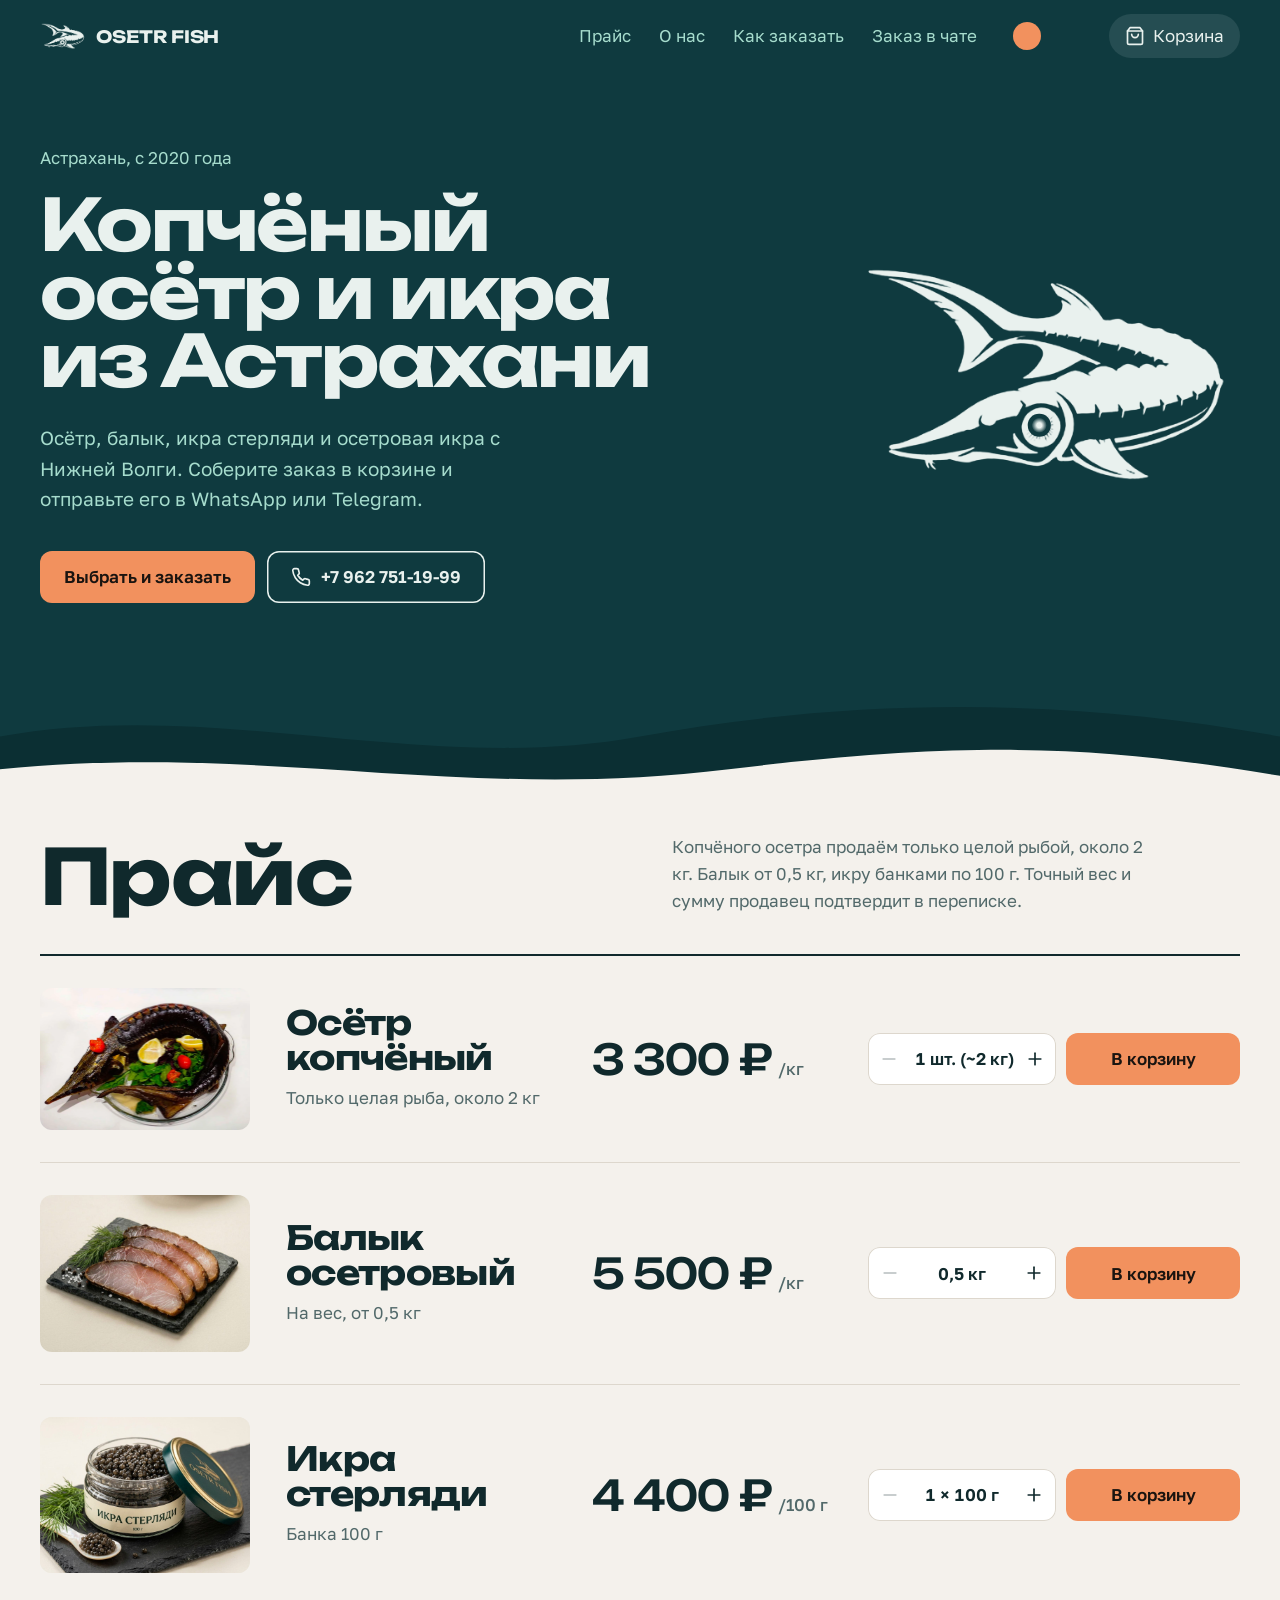
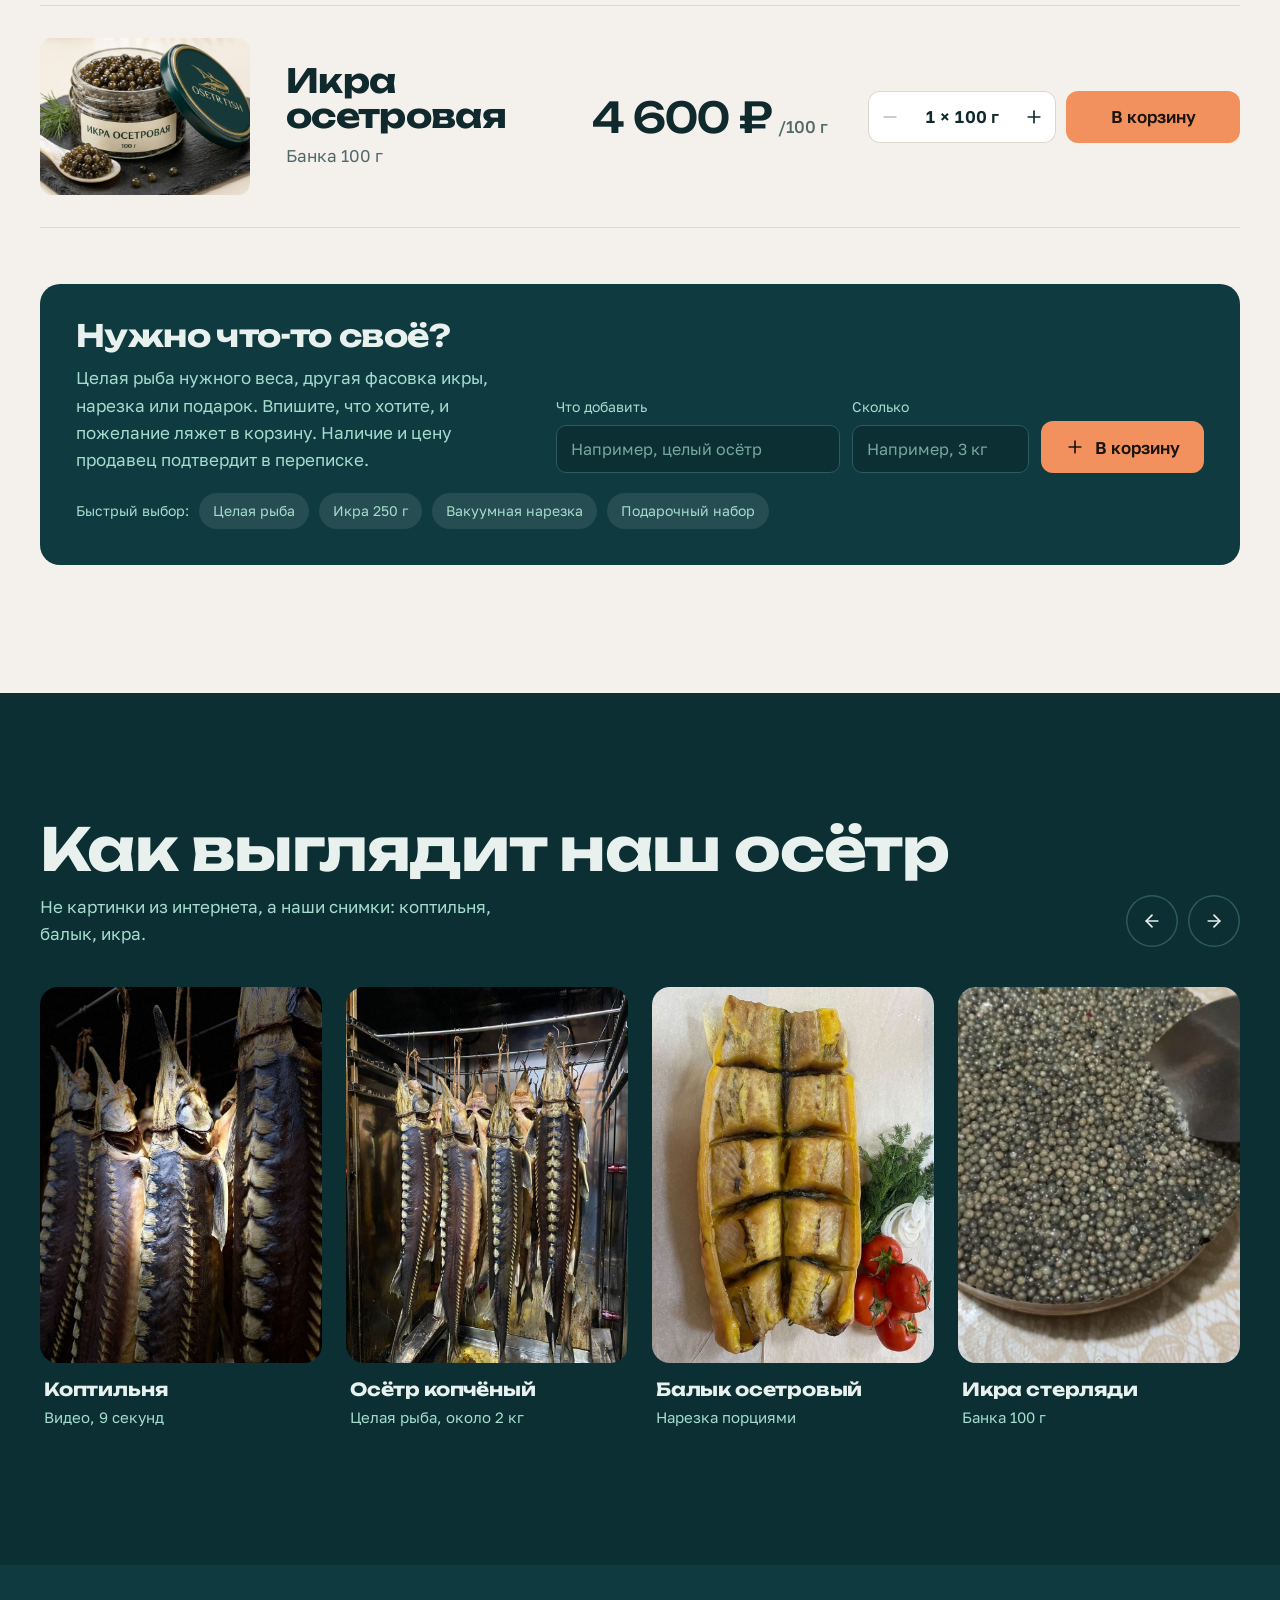
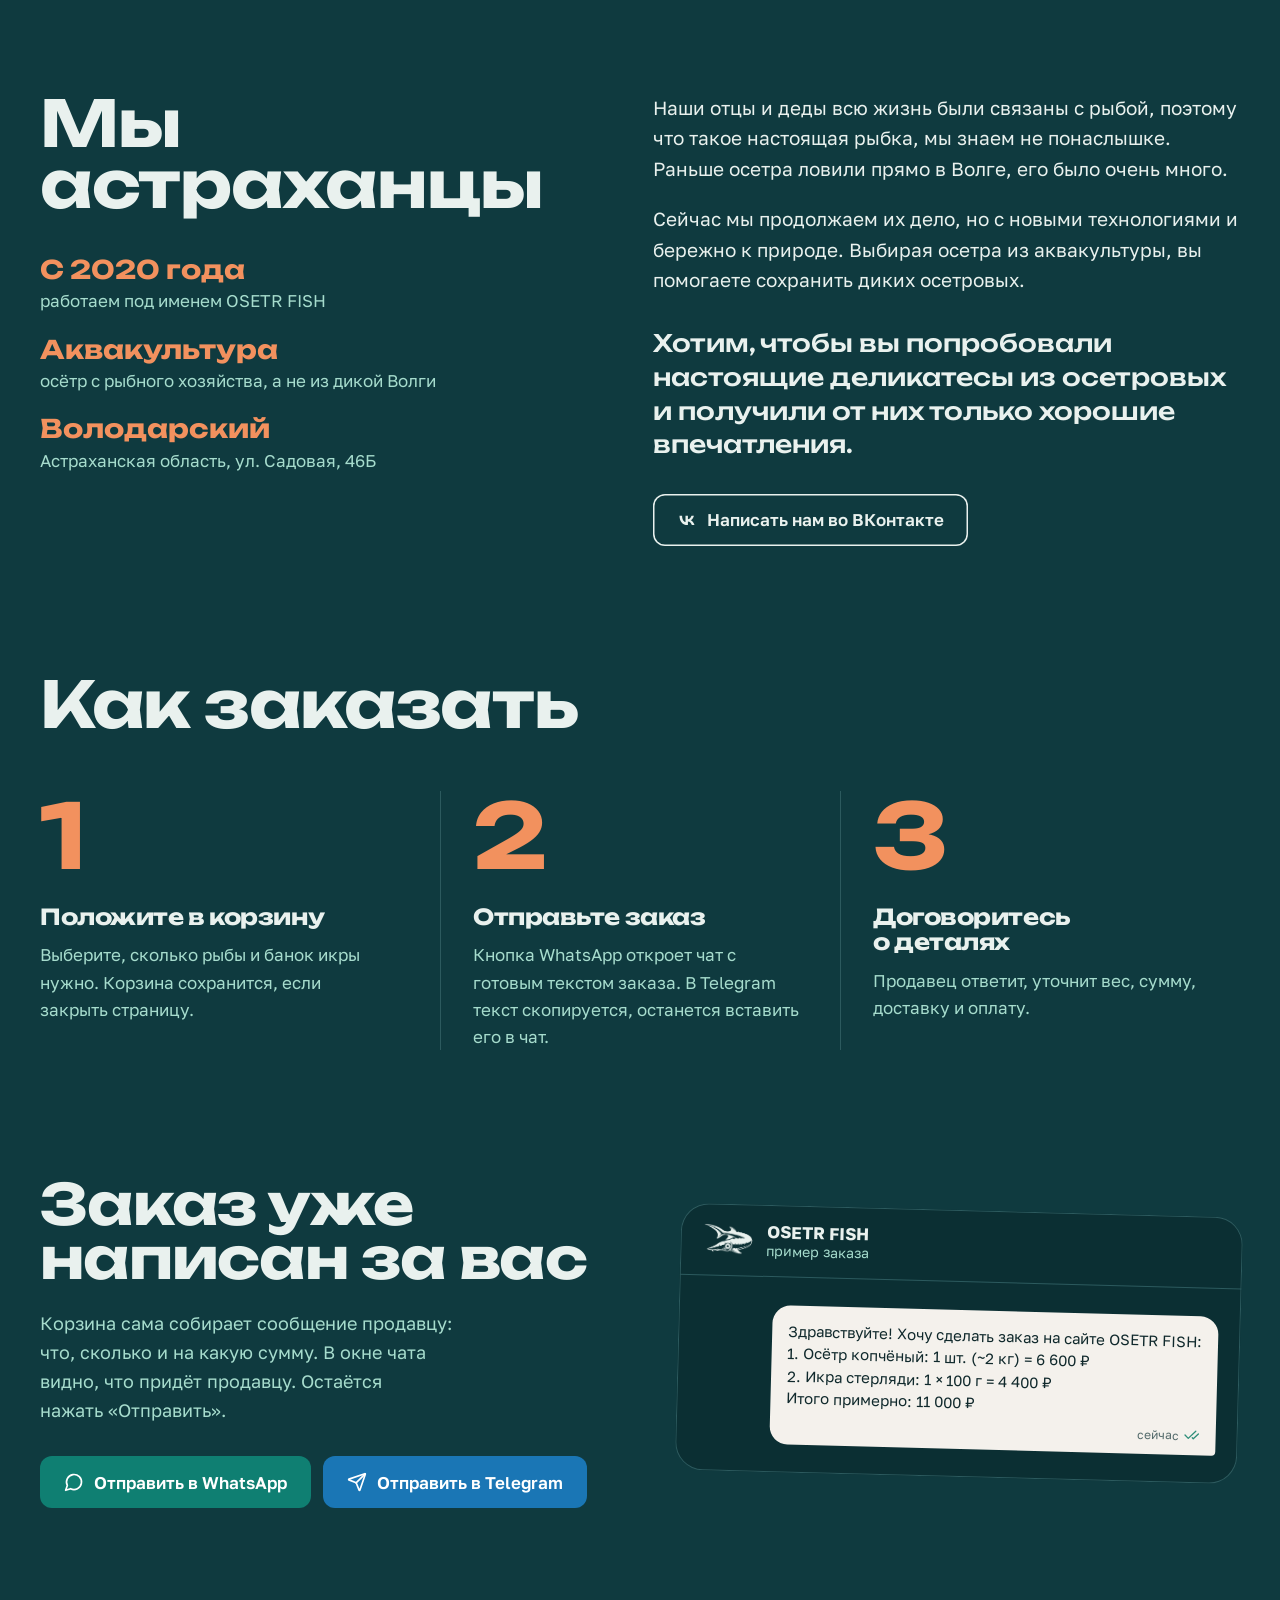
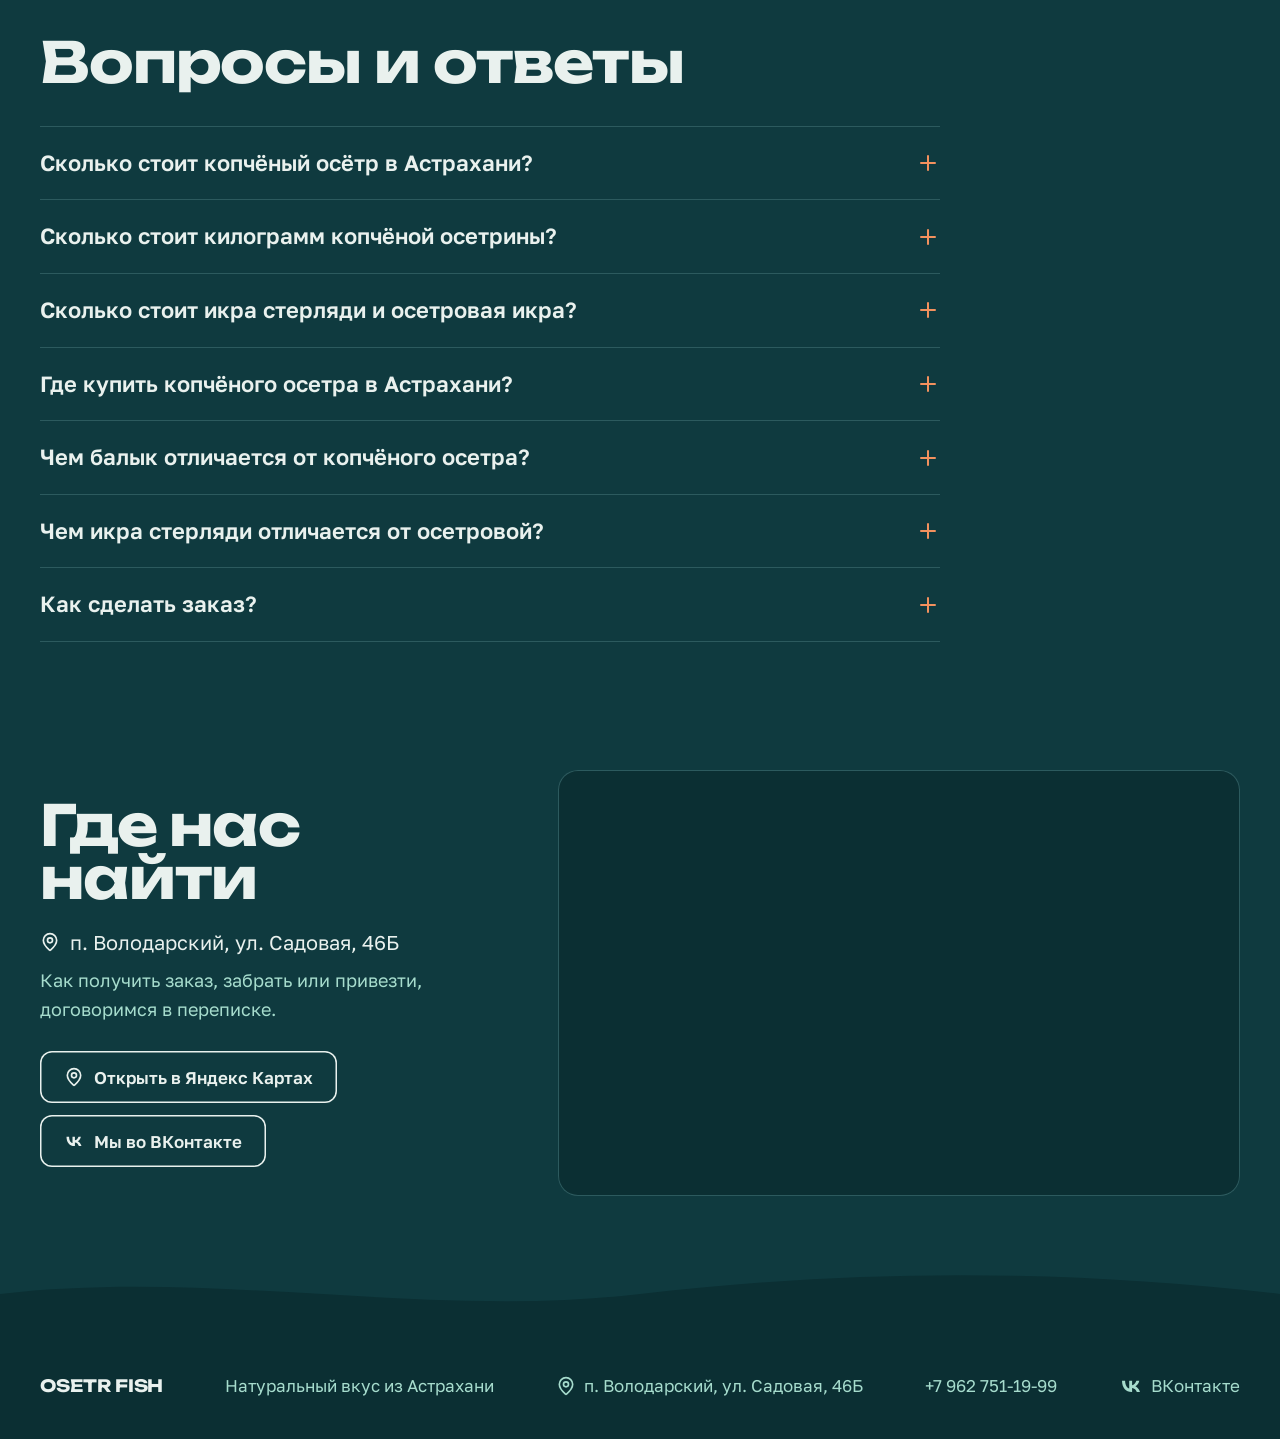
==== index.html @ 8ac1c957 "Глаз осетра следит за курсором, логотип в шапке вздрагивает и пускает пузырьки Co-Authored-By: Claud" ====
<!doctype html>
<html lang="ru">
<head>
  <meta charset="utf-8">
  <script>/* Пока GitHub не включил перенаправление сам: открыли без https — переходим на https */ if (location.protocol === 'http:' && location.hostname === 'osetrfish.ru') location.replace('https://osetrfish.ru' + location.pathname + location.search + location.hash);</script>
  <script>try{if(localStorage.getItem('osetr-theme')==='dark')document.documentElement.dataset.theme='dark'}catch(e){}</script>
  <meta name="viewport" content="width=device-width, initial-scale=1">
  <meta name="yandex-verification" content="0c8fa63b604fa1fc" />
  <title>Копчёный осётр в Астрахани: купить балык и икру | OSETR FISH</title>
  <meta name="description" content="Купить копчёного осетра в Астрахани: целая рыба 3300 ₽/кг, балык осетровый 5500 ₽/кг, икра стерляди 4400 ₽ и осетровая икра 4600 ₽ за 100 г. Заказ в WhatsApp и Telegram.">
  <meta property="og:title" content="Копчёный осётр, балык и икра из Астрахани | OSETR FISH">
  <meta property="og:description" content="Копчёный осётр, балык и икра стерляди. Заказ через WhatsApp и Telegram.">
  <meta property="og:type" content="website">
  <meta property="og:locale" content="ru_RU">
  <meta property="og:url" content="https://osetrfish.ru/">
  <meta property="og:image" content="https://osetrfish.ru/og.jpg">
  <meta property="og:image:width" content="1200">
  <meta property="og:image:height" content="630">
  <meta name="twitter:card" content="summary_large_image">
  <link rel="canonical" href="https://osetrfish.ru/">
  <script type="application/ld+json">
  {"@context": "https://schema.org", "@graph": [{"@type": "Store", "@id": "https://osetrfish.ru/#store", "name": "OSETR FISH", "url": "https://osetrfish.ru/", "telephone": "+79627511999", "image": "https://osetrfish.ru/og.jpg", "address": {"@type": "PostalAddress", "streetAddress": "ул. Садовая, 46Б", "addressLocality": "п. Володарский", "addressRegion": "Астраханская область", "addressCountry": "RU"}, "sameAs": ["https://vk.com/osetrfish"], "areaServed": "Астрахань", "foundingDate": "2020", "description": "Копчёный осётр, балык осетровый, икра стерляди и осетровая икра из Астрахани. Заказ через WhatsApp и Telegram.", "logo": "https://osetrfish.ru/icon-512.png"}, {"@type": "Product", "name": "Осётр копчёный", "image": "https://osetrfish.ru/images/stock/osetr-blyudo.webp", "description": "Копчёный осётр из Астрахани, продаётся целой рыбой около 2 кг.", "brand": {"@type": "Brand", "name": "OSETR FISH"}, "offers": {"@type": "Offer", "url": "https://osetrfish.ru/#price", "priceCurrency": "RUB", "price": 3300, "priceSpecification": {"@type": "UnitPriceSpecification", "price": 3300, "priceCurrency": "RUB", "referenceQuantity": {"@type": "QuantitativeValue", "value": 1, "unitCode": "KGM"}}, "seller": {"@id": "https://osetrfish.ru/#store"}}}, {"@type": "Product", "name": "Балык осетровый", "image": "https://osetrfish.ru/images/stock/balyk-slate.jpg", "description": "Балык осетровый из Астрахани, на вес от 0,5 кг.", "brand": {"@type": "Brand", "name": "OSETR FISH"}, "offers": {"@type": "Offer", "url": "https://osetrfish.ru/#price", "priceCurrency": "RUB", "price": 5500, "priceSpecification": {"@type": "UnitPriceSpecification", "price": 5500, "priceCurrency": "RUB", "referenceQuantity": {"@type": "QuantitativeValue", "value": 1, "unitCode": "KGM"}}, "seller": {"@id": "https://osetrfish.ru/#store"}}}, {"@type": "Product", "name": "Икра стерляди", "image": "https://osetrfish.ru/images/stock/ikra-sterlyadi-banka.jpg", "description": "Икра стерляди, банка 100 г.", "brand": {"@type": "Brand", "name": "OSETR FISH"}, "offers": {"@type": "Offer", "url": "https://osetrfish.ru/#price", "priceCurrency": "RUB", "price": 4400, "priceSpecification": {"@type": "UnitPriceSpecification", "price": 4400, "priceCurrency": "RUB", "referenceQuantity": {"@type": "QuantitativeValue", "value": 100, "unitCode": "GRM"}}, "seller": {"@id": "https://osetrfish.ru/#store"}}}, {"@type": "Product", "name": "Икра осетровая", "image": "https://osetrfish.ru/images/stock/ikra-osetrovaya-banka.jpg", "description": "Осетровая икра, банка 100 г.", "brand": {"@type": "Brand", "name": "OSETR FISH"}, "offers": {"@type": "Offer", "url": "https://osetrfish.ru/#price", "priceCurrency": "RUB", "price": 4600, "priceSpecification": {"@type": "UnitPriceSpecification", "price": 4600, "priceCurrency": "RUB", "referenceQuantity": {"@type": "QuantitativeValue", "value": 100, "unitCode": "GRM"}}, "seller": {"@id": "https://osetrfish.ru/#store"}}}, {"@type": "FAQPage", "mainEntity": [{"@type": "Question", "name": "Сколько стоит копчёный осётр в Астрахани?", "acceptedAnswer": {"@type": "Answer", "text": "У нас копчёный осётр стоит 3 300 ₽ за килограмм. Продаём только целой рыбой, около 2 кг, поэтому одна рыба выходит примерно в 6 600 ₽. Точный вес и сумму продавец подтвердит в переписке. Страница копчёного осетра"}}, {"@type": "Question", "name": "Сколько стоит килограмм копчёной осетрины?", "acceptedAnswer": {"@type": "Answer", "text": "Целый копчёный осётр у нас стоит 3 300 ₽ за кг, балык осетровый (спинка нарезкой) 5 500 ₽ за кг, его можно взять от 0,5 кг. Страница балыка"}}, {"@type": "Question", "name": "Сколько стоит икра стерляди и осетровая икра?", "acceptedAnswer": {"@type": "Answer", "text": "Икра стерляди 4 400 ₽ и осетровая икра 4 600 ₽ за банку 100 г. Можно взять несколько банок. Икра стерляди, икра осетровая"}}, {"@type": "Question", "name": "Где купить копчёного осетра в Астрахани?", "acceptedAnswer": {"@type": "Answer", "text": "На этом сайте: положите осётр, балык или икру в корзину и отправьте заказ в WhatsApp или Telegram. Можно сразу написать или позвонить: +7 962 751-19-99. Продавец ответит и договорится с вами, как получить заказ."}}, {"@type": "Question", "name": "Чем балык отличается от копчёного осетра?", "acceptedAnswer": {"@type": "Answer", "text": "Копчёный осётр мы продаём целой рыбой, около 2 кг. Балык — это спинка осетра, её продаём нарезкой на вес, от 0,5 кг. Балык удобнее на нарезку к столу, целая рыба — когда нужно много или на праздник."}}, {"@type": "Question", "name": "Чем икра стерляди отличается от осетровой?", "acceptedAnswer": {"@type": "Answer", "text": "Стерлядь — небольшая рыба из семейства осетровых, у её икры мелкое зерно. У осетровой икры зерно крупнее. Обе продаём банками по 100 г."}}, {"@type": "Question", "name": "Как сделать заказ?", "acceptedAnswer": {"@type": "Answer", "text": "Выберите товары и вес в прайсе и положите в корзину. Корзина сама соберёт сообщение продавцу с суммой, останется нажать «Заказать в WhatsApp» или «Заказать в Telegram». Продавец ответит, уточнит вес, сумму, доставку и оплату."}}]}]}
  </script>
  <meta name="theme-color" content="#0f3a3f">
  <link rel="icon" href="/favicon.ico" sizes="48x48" type="image/x-icon">
  <link rel="icon" href="/icon-96.png?v=3" type="image/png" sizes="96x96">
  <link rel="icon" href="/icon-192.png?v=3" type="image/png" sizes="192x192">
  <link rel="apple-touch-icon" href="/apple-touch-icon.png?v=3">
  <link rel="preconnect" href="https://fonts.googleapis.com">
  <link rel="preconnect" href="https://fonts.gstatic.com" crossorigin>
  <link href="https://fonts.googleapis.com/css2?family=Unbounded:wght@500;700&family=Golos+Text:wght@400;500;600&display=swap" rel="stylesheet">
  <link rel="stylesheet" href="styles.css?v=46">
  <script src="app.js?v=46" defer></script>
  <script src="theme.js?v=2" defer></script>
  <script src="tweak-panel.js" defer></script>
</head>
<body>
  <svg width="0" height="0" style="position:absolute" aria-hidden="true">
    <symbol id="i-bag" viewBox="0 0 24 24"><path d="M6 2 3 6v14a2 2 0 0 0 2 2h14a2 2 0 0 0 2-2V6l-3-4Z"/><path d="M3 6h18"/><path d="M16 10a4 4 0 0 1-8 0"/></symbol>
    <symbol id="i-phone" viewBox="0 0 24 24"><path d="M22 16.92v3a2 2 0 0 1-2.18 2 19.79 19.79 0 0 1-8.63-3.07 19.5 19.5 0 0 1-6-6 19.79 19.79 0 0 1-3.07-8.67A2 2 0 0 1 4.11 2h3a2 2 0 0 1 2 1.72 12.84 12.84 0 0 0 .7 2.81 2 2 0 0 1-.45 2.11L8.09 9.91a16 16 0 0 0 6 6l1.27-1.27a2 2 0 0 1 2.11-.45 12.84 12.84 0 0 0 2.81.7A2 2 0 0 1 22 16.92z"/></symbol>
    <symbol id="i-chat" viewBox="0 0 24 24"><path d="M7.9 20A9 9 0 1 0 4 16.1L2 22Z"/></symbol>
    <symbol id="i-send" viewBox="0 0 24 24"><path d="M14.54 21.69a.5.5 0 0 0 .94-.03l6.5-19a.5.5 0 0 0-.64-.64l-19 6.5a.5.5 0 0 0-.03.94l7.93 3.18a2 2 0 0 1 1.11 1.11z"/><path d="m21.85 2.15-10.94 10.94"/></symbol>
    <symbol id="i-checks" viewBox="0 0 24 24"><path d="M18 6 7 17l-5-5"/><path d="m22 10-7.5 7.5L13 16"/></symbol>
    <symbol id="i-arrow-left" viewBox="0 0 24 24"><path d="m12 19-7-7 7-7"/><path d="M19 12H5"/></symbol>
    <symbol id="i-arrow-right" viewBox="0 0 24 24"><path d="M5 12h14"/><path d="m12 5 7 7-7 7"/></symbol>
    <symbol id="i-minus" viewBox="0 0 24 24"><path d="M5 12h14"/></symbol>
    <symbol id="i-plus" viewBox="0 0 24 24"><path d="M5 12h14"/><path d="M12 5v14"/></symbol>
    <symbol id="i-pin" viewBox="0 0 24 24"><path d="M20 10c0 4.993-5.539 10.193-7.399 11.799a1 1 0 0 1-1.202 0C9.539 20.193 4 14.993 4 10a8 8 0 0 1 16 0"/><circle cx="12" cy="10" r="3"/></symbol>
    <symbol id="i-x" viewBox="0 0 24 24"><path d="M18 6 6 18"/><path d="m6 6 12 12"/></symbol>
    <symbol id="i-vk" viewBox="0 0 24 24"><path d="M12.8 18C6.6 18 3.1 13.8 3 6.8h3.1c.1 5.1 2.3 7.3 4.1 7.7V6.8h2.9v4.4c1.8-.2 3.6-2.2 4.3-4.4h2.9c-.5 2.7-2.5 4.7-3.9 5.5 1.4.7 3.7 2.4 4.6 5.7h-3.2c-.7-2.2-2.4-3.9-4.7-4.1V18z"/></symbol>
    <symbol id="i-trash" viewBox="0 0 24 24"><path d="M3 6h18"/><path d="M19 6v14a2 2 0 0 1-2 2H7a2 2 0 0 1-2-2V6"/><path d="M8 6V4a2 2 0 0 1 2-2h4a2 2 0 0 1 2 2v2"/></symbol>
  </svg>

  <header class="top">
    <a class="mark" href="#top" aria-label="OSETR FISH, на главную"><img class="mark__fish" src="images/logo.png" alt="" width="930" height="534" fetchpriority="high">OSETR FISH</a>
    <nav class="nav" aria-label="Разделы">
      <a href="#price">Прайс</a>
      <a href="#about">О нас</a>
      <a href="#how">Как заказать</a>
      <a href="#contacts">Заказ в чате</a>
    </nav>
    <button class="theme-btn" type="button" role="switch" aria-checked="false" data-theme-toggle aria-label="Ночная тема" title="Ночная тема"><span class="theme-btn__stars" aria-hidden="true"><i></i><i></i><i></i></span><span class="theme-btn__knob" aria-hidden="true"></span></button>
    <button class="cart-btn" type="button" data-open-cart aria-label="Открыть корзину">
      <svg class="ic"><use href="#i-bag"/></svg>
      <span class="cart-btn__label">Корзина</span>
      <span class="cart-btn__count" data-count hidden>0</span>
    </button>
  </header>

  <main id="top">
    <section class="hero">
      <div class="hero__inner">
        <div class="hero__fish" aria-hidden="true">
          <div class="hero__body">
            <img src="images/logo.png" alt="" width="930" height="534" fetchpriority="high">
            <span class="eye"><span class="eye__pupil"></span></span>
          </div>
          <span class="bubble"></span><span class="bubble"></span><span class="bubble"></span>
        </div>
        <p class="hero__since">Астрахань, с 2020 года</p>
        <h1>Копчёный осётр и икра из Астрахани</h1>
        <p class="hero__lead">Осётр, балык, икра стерляди и осетровая икра с Нижней Волги. Соберите заказ в корзине и отправьте его в WhatsApp или Telegram.</p>
        <div class="hero__actions">
          <a class="btn btn--accent" href="#price">Выбрать и заказать</a>
          <a class="btn btn--ghost" href="tel:+79627511999"><svg class="ic"><use href="#i-phone"/></svg>+7 962 751-19-99</a>
        </div>
      </div>
      <div class="rise" aria-hidden="true"><span></span><span></span><span></span><span></span><span></span><span></span><span></span></div>
      <svg class="wave wave--hero" viewBox="0 0 1440 220" preserveAspectRatio="none" aria-hidden="true">
        <path class="wave__back" d="M0 120 C240 60 480 180 720 120 S1200 60 1440 120 V220 H0Z"/>
        <path class="wave__front" d="M0 170 C300 130 520 220 820 170 S1260 140 1440 180 V220 H0Z"/>
      </svg>
    </section>

    <section class="price" id="price" aria-labelledby="price-title">
      <div class="price__head">
        <h2 id="price-title">Прайс</h2>
        <p>Копчёного осетра продаём только целой рыбой, около 2 кг. Балык от 0,5 кг, икру банками по 100 г. Точный вес и сумму продавец подтвердит в переписке.</p>
      </div>
      <ol class="goods" data-goods></ol>

      <form class="wish" data-wish-form>
        <div class="wish__text">
          <h3>Нужно что-то своё?</h3>
          <p>Целая рыба нужного веса, другая фасовка икры, нарезка или подарок. Впишите, что хотите, и пожелание ляжет в корзину. Наличие и цену продавец подтвердит в переписке.</p>
        </div>
        <div class="wish__row">
          <label class="field"><span>Что добавить</span><input name="what" required maxlength="120" autocomplete="off" placeholder="Например, целый осётр" data-wish-what></label>
          <label class="field"><span>Сколько</span><input name="amount" maxlength="40" autocomplete="off" placeholder="Например, 3 кг"></label>
          <button class="btn btn--dark" type="submit"><svg class="ic"><use href="#i-plus"/></svg>В корзину</button>
        </div>
        <div class="wish__chips">
          <span>Быстрый выбор:</span>
          <button type="button" data-wish-chip>Целая рыба</button>
          <button type="button" data-wish-chip>Икра 250 г</button>
          <button type="button" data-wish-chip>Вакуумная нарезка</button>
          <button type="button" data-wish-chip>Подарочный набор</button>
        </div>
      </form>
    </section>

    <section class="real" id="real" aria-labelledby="real-title">
      <div class="real__head">
        <div>
          <h2 id="real-title">Как выглядит наш осётр</h2>
          <p>Не картинки из интернета, а наши снимки: коптильня, балык, икра.</p>
        </div>
        <div class="real__nav">
          <button class="icon-btn" type="button" data-strip="-1" aria-label="Назад"><svg class="ic"><use href="#i-arrow-left"/></svg></button>
          <button class="icon-btn" type="button" data-strip="1" aria-label="Вперёд"><svg class="ic"><use href="#i-arrow-right"/></svg></button>
        </div>
      </div>
      <ul class="strip" data-strip-track>
          <li class="card">
            <figure>
              <div class="card__media" role="button" tabindex="0" aria-label="Открыть крупно" data-lb-open><video src="images/real/koptilnya.mp4" poster="images/real/koptilnya-3.jpg" muted loop playsinline preload="none" aria-label="Видео: осетры в коптильне" data-autoplay></video></div>
              <figcaption><b>Коптильня</b><span>Видео, 9 секунд</span></figcaption>
            </figure>
          </li>
          <li class="card">
            <figure>
              <div class="card__media" role="button" tabindex="0" aria-label="Открыть крупно" data-lb-open><img src="images/real/koptilnya-1.jpg" alt="Целые копчёные осетры висят в коптильне" width="900" height="1200" loading="lazy"></div>
              <figcaption><b>Осётр копчёный</b><span>Целая рыба, около 2 кг</span></figcaption>
            </figure>
          </li>
          <li class="card">
            <figure>
              <div class="card__media" role="button" tabindex="0" aria-label="Открыть крупно" data-lb-open><img src="images/real/narezka-sverhu.jpg" alt="Балык осетровый, нарезанный порциями, вид сверху" width="950" height="1200" loading="lazy"></div>
              <figcaption><b>Балык осетровый</b><span>Нарезка порциями</span></figcaption>
            </figure>
          </li>
          <li class="card">
            <figure>
              <div class="card__media" role="button" tabindex="0" aria-label="Открыть крупно" data-lb-open><img src="images/real/ikra-banka.jpg" alt="Икра стерляди в банке, рядом ложка" width="828" height="999" loading="lazy"></div>
              <figcaption><b>Икра стерляди</b><span>Банка 100 г</span></figcaption>
            </figure>
          </li>
          <li class="card">
            <figure>
              <div class="card__media" role="button" tabindex="0" aria-label="Открыть крупно" data-lb-open><img src="images/real/ikra-zerna.jpg" alt="Осетровая икра крупным планом" width="720" height="883" loading="lazy"></div>
              <figcaption><b>Икра осетровая</b><span>Банка 100 г</span></figcaption>
            </figure>
          </li>
          <li class="card">
            <figure>
              <div class="card__media" role="button" tabindex="0" aria-label="Открыть крупно" data-lb-open><img src="images/real/zhivoy-osetr.jpg" alt="Живой осётр в руках" width="734" height="1200" loading="lazy" style="object-position: 50% 45%"></div>
              <figcaption><b>Живой осётр</b><span>Таким он бывает до копчения</span></figcaption>
            </figure>
          </li>
      </ul>
    </section>

    <section class="about" id="about" aria-labelledby="about-title">
      <div class="about__head">
        <h2 id="about-title">Мы астраханцы</h2>
        <dl class="about__facts">
          <div><dt>С 2020 года</dt><dd>работаем под именем OSETR FISH</dd></div>
          <div><dt>Аквакультура</dt><dd>осётр с рыбного хозяйства, а не из дикой Волги</dd></div>
          <div><dt>Володарский</dt><dd>Астраханская область, ул. Садовая, 46Б</dd></div>
        </dl>
      </div>
      <div class="about__text">
        <p>Наши отцы и деды всю жизнь были связаны с рыбой, поэтому что такое настоящая рыбка, мы знаем не понаслышке. Раньше осетра ловили прямо в Волге, его было очень много.</p>
        <p>Сейчас мы продолжаем их дело, но с новыми технологиями и бережно к природе. Выбирая осетра из аквакультуры, вы помогаете сохранить диких осетровых.</p>
        <p class="about__mission">Хотим, чтобы вы попробовали настоящие деликатесы из осетровых и получили от них только хорошие впечатления.</p>
        <a class="btn btn--ghost" href="https://vk.me/osetrfish" target="_blank" rel="noopener"><svg class="ic ic--fill"><use href="#i-vk"/></svg>Написать нам во ВКонтакте</a>
      </div>
    </section>

    <section class="how" id="how" aria-labelledby="how-title">
      <h2 id="how-title">Как заказать</h2>
      <ol class="steps">
        <li><span class="steps__n">1</span><h3>Положите в корзину</h3><p>Выберите, сколько рыбы и банок икры нужно. Корзина сохранится, если закрыть страницу.</p></li>
        <li><span class="steps__n">2</span><h3>Отправьте заказ</h3><p>Кнопка WhatsApp откроет чат с готовым текстом заказа. В Telegram текст скопируется, останется вставить его в чат.</p></li>
        <li><span class="steps__n">3</span><h3>Договоритесь о деталях</h3><p>Продавец ответит, уточнит вес, сумму, доставку и оплату.</p></li>
      </ol>
    </section>

    <section class="chat" id="contacts" aria-labelledby="contacts-title">
      <div class="chat__text">
        <h2 id="contacts-title">Заказ уже написан за вас</h2>
        <p>Корзина сама собирает сообщение продавцу: что, сколько и на какую сумму. В окне чата видно, что придёт продавцу. Остаётся нажать «Отправить».</p>
        <div class="chat__actions">
          <button class="btn btn--wa" type="button" data-send="wa"><svg class="ic"><use href="#i-chat"/></svg>Отправить в WhatsApp</button>
          <button class="btn btn--tg" type="button" data-send="tg"><svg class="ic"><use href="#i-send"/></svg>Отправить в Telegram</button>
        </div>
      </div>
      <figure class="chat__window">
        <figcaption class="chat__bar">
          <img src="images/logo.png" alt="" width="930" height="534" loading="lazy">
          <span><b>OSETR FISH</b><small data-preview-label>пример заказа</small></span>
        </figcaption>
        <div class="chat__bubble">
          <p data-preview></p>
          <span class="chat__time">сейчас <svg class="ic"><use href="#i-checks"/></svg></span>
        </div>
      </figure>
    </section>

    <section class="faq" id="faq" aria-labelledby="faq-title">
      <h2 id="faq-title">Вопросы и ответы</h2>
      <div class="faq__list">
        <details class="faq__item">
          <summary><h3>Сколько стоит копчёный осётр в Астрахани?</h3><svg class="ic" aria-hidden="true"><use href="#i-plus"/></svg></summary>
          <p>У нас копчёный осётр стоит <b>3 300 ₽ за килограмм</b>. Продаём только целой рыбой, около 2 кг, поэтому одна рыба выходит примерно в 6 600 ₽. Точный вес и сумму продавец подтвердит в переписке. <a href="/osetr-kopchenyj/">Страница копчёного осетра</a></p>
        </details>
        <details class="faq__item">
          <summary><h3>Сколько стоит килограмм копчёной осетрины?</h3><svg class="ic" aria-hidden="true"><use href="#i-plus"/></svg></summary>
          <p>Целый копчёный осётр у нас стоит <b>3 300 ₽ за кг</b>, балык осетровый (спинка нарезкой) <b>5 500 ₽ за кг</b>, его можно взять от 0,5 кг. <a href="/balyk-osetrovyj/">Страница балыка</a></p>
        </details>
        <details class="faq__item">
          <summary><h3>Сколько стоит икра стерляди и осетровая икра?</h3><svg class="ic" aria-hidden="true"><use href="#i-plus"/></svg></summary>
          <p>Икра стерляди <b>4 400 ₽</b> и осетровая икра <b>4 600 ₽</b> за банку 100 г. Можно взять несколько банок. <a href="/ikra-sterlyadi/">Икра стерляди</a>, <a href="/ikra-osetrovaya/">икра осетровая</a></p>
        </details>
        <details class="faq__item">
          <summary><h3>Где купить копчёного осетра в Астрахани?</h3><svg class="ic" aria-hidden="true"><use href="#i-plus"/></svg></summary>
          <p>На этом сайте: положите осётр, балык или икру в корзину и отправьте заказ в WhatsApp или Telegram. Можно сразу написать или позвонить: <a href="tel:+79627511999">+7 962 751-19-99</a>. Продавец ответит и договорится с вами, как получить заказ.</p>
        </details>
        <details class="faq__item">
          <summary><h3>Чем балык отличается от копчёного осетра?</h3><svg class="ic" aria-hidden="true"><use href="#i-plus"/></svg></summary>
          <p>Копчёный осётр мы продаём целой рыбой, около 2 кг. Балык — это спинка осетра, её продаём нарезкой на вес, от 0,5 кг. Балык удобнее на нарезку к столу, целая рыба — когда нужно много или на праздник.</p>
        </details>
        <details class="faq__item">
          <summary><h3>Чем икра стерляди отличается от осетровой?</h3><svg class="ic" aria-hidden="true"><use href="#i-plus"/></svg></summary>
          <p>Стерлядь — небольшая рыба из семейства осетровых, у её икры мелкое зерно. У осетровой икры зерно крупнее. Обе продаём банками по 100 г.</p>
        </details>
        <details class="faq__item">
          <summary><h3>Как сделать заказ?</h3><svg class="ic" aria-hidden="true"><use href="#i-plus"/></svg></summary>
          <p>Выберите товары и вес в прайсе и положите в корзину. Корзина сама соберёт сообщение продавцу с суммой, останется нажать «Заказать в WhatsApp» или «Заказать в Telegram». Продавец ответит, уточнит вес, сумму, доставку и оплату.</p>
        </details>
      </div>
    </section>

    <section class="where" id="where" aria-labelledby="where-title">
      <div class="where__text">
        <h2 id="where-title">Где нас найти</h2>
        <p class="where__addr"><svg class="ic"><use href="#i-pin"/></svg>п. Володарский, ул. Садовая, 46Б</p>
        <p>Как получить заказ, забрать или привезти, договоримся в переписке.</p>
        <div class="where__actions">
          <a class="btn btn--ghost" href="https://yandex.ru/maps/?ll=48.5295%2C46.3980&amp;z=17&amp;pt=48.5295%2C46.3980%2Cpm2orl" target="_blank" rel="noopener"><svg class="ic"><use href="#i-pin"/></svg>Открыть в Яндекс Картах</a>
          <a class="btn btn--ghost" href="https://vk.com/osetrfish" target="_blank" rel="noopener"><svg class="ic ic--fill"><use href="#i-vk"/></svg>Мы во ВКонтакте</a>
        </div>
      </div>
      <div class="where__map">
        <iframe src="https://yandex.ru/map-widget/v1/?ll=48.5295%2C46.3980&amp;z=16&amp;l=map&amp;pt=48.5295%2C46.3980%2Cpm2orl" title="Посёлок Володарский, ул. Садовая, 46Б, на карте" loading="lazy" allowfullscreen referrerpolicy="no-referrer-when-downgrade"></iframe>
      </div>
    </section>
  </main>

  <footer class="foot">
    <svg class="wave wave--foot" viewBox="0 0 1440 120" preserveAspectRatio="none" aria-hidden="true">
      <path d="M0 60 C240 10 480 110 720 60 S1200 10 1440 60 V120 H0Z"/>
    </svg>
    <div class="foot__inner">
      <span class="mark">OSETR FISH</span>
      <span>Натуральный вкус из Астрахани</span>
      <span class="foot__addr"><svg class="ic"><use href="#i-pin"/></svg>п. Володарский, ул. Садовая, 46Б</span>
      <a href="tel:+79627511999">+7 962 751-19-99</a>
      <a class="foot__vk" href="https://vk.com/osetrfish" target="_blank" rel="noopener" aria-label="OSETR FISH во ВКонтакте"><svg class="ic ic--fill"><use href="#i-vk"/></svg>ВКонтакте</a>
    </div>
  </footer>

  <div class="cart" data-cart hidden>
    <div class="cart__shade" data-close-cart></div>
    <aside class="cart__panel" role="dialog" aria-modal="true" aria-labelledby="cart-title">
      <div class="cart__head">
        <h2 id="cart-title">Корзина</h2>
        <button class="icon-btn" type="button" data-close-cart aria-label="Закрыть корзину"><svg class="ic"><use href="#i-x"/></svg></button>
      </div>
      <p class="cart__empty" data-empty>Пока пусто. Выберите рыбу или икру в прайсе.</p>
      <ul class="cart__list" data-list></ul>
      <div class="cart__foot" data-filled>
        <div class="cart__total"><span>Итого, примерно</span><b data-total>0 ₽</b><small data-total-note hidden>Пожелания продавец посчитает отдельно</small></div>
        <label class="field"><span>Как к вам обращаться</span><input type="text" name="name" autocomplete="given-name" data-name></label>
        <label class="field"><span>Комментарий: город, удобное время</span><textarea name="comment" rows="2" data-comment></textarea></label>
        <div class="cart__send">
          <button class="btn btn--wa" type="button" data-send="wa"><svg class="ic"><use href="#i-chat"/></svg>Заказать в WhatsApp</button>
          <button class="btn btn--tg" type="button" data-send="tg"><svg class="ic"><use href="#i-send"/></svg>Заказать в Telegram</button>
        </div>
        <p class="cart__note">Сумма предварительная: рыбу взвешивают при сборке заказа.</p>
      </div>
    </aside>
  </div>

  <div class="toast" role="status" aria-live="polite" data-toast></div>

  <dialog class="lightbox" data-lightbox aria-label="Просмотр фото">
    <figure class="lightbox__stage">
      <div class="lightbox__media" data-lb-media></div>
      <figcaption data-lb-caption></figcaption>
    </figure>
    <button class="icon-btn lightbox__close" type="button" data-lb-close aria-label="Закрыть"><svg class="ic"><use href="#i-x"/></svg></button>
    <button class="icon-btn lightbox__nav lightbox__nav--prev" type="button" data-lb="-1" aria-label="Предыдущее фото"><svg class="ic"><use href="#i-arrow-left"/></svg></button>
    <button class="icon-btn lightbox__nav lightbox__nav--next" type="button" data-lb="1" aria-label="Следующее фото"><svg class="ic"><use href="#i-arrow-right"/></svg></button>
  </dialog>
</body>
</html>
---- styles.css ----
/* OSETR FISH. Палитра и шрифты — из DESIGN.md (вариант 2 «Волжская вода»). */
:root { color-scheme: light;
  --color-bg: #0f3a3f;        /* речная вода: первый экран, шаги, подвал */
  --color-deep: #0b2f33;      /* волна, нижний слой */
  --color-ice: #f4f1ec;       /* светлые секции: тёплый светлый фон, на нём еда выглядит аппетитнее */
  --color-text: #e9f1ee;      /* текст на воде */
  --color-ink: #10292c;       /* текст на светлом */
  --color-muted: #a6dccd;     /* приглушённый на воде */
  --color-muted-ink: #52696a; /* приглушённый на светлом */
  --color-line: #2c5a5e;
  --color-line-ink: #ddd7cd;
  --color-accent: #f2915e;    /* цвет балыка: главная кнопка и цены */
  --color-on-accent: #1a1410; /* текст на акценте */
  --color-accent-hover: #f6a77b;
  --color-photo: #efe9df;     /* подложка под фото, пока грузится */
  --color-surface: #ffffff;   /* поля ввода и счётчик на светлом */
  --color-bubble: #f4f1ec;    /* пузырь сообщения в окне чата */
  --color-hover-ink: rgba(16, 41, 44, .08);
  --color-read: #2f8f7a;      /* галочки «прочитано» в окне чата */
  --color-wa: #0f7f72;        /* WhatsApp: узнаваемый зелёный, затемнён для читаемости */
  --color-wa-hover: #0c6a5f;
  --color-tg: #1a76b5;        /* Telegram: узнаваемый синий, затемнён для читаемости */
  --color-tg-hover: #15639a;
  --font-display: "Unbounded", system-ui, sans-serif;
  --font-body: "Golos Text", system-ui, sans-serif;
  --space-section: clamp(72px, 10vw, 140px);
  --gutter: max(16px, calc((100vw - var(--content)) / 2));
  --content: 1200px;
  --radius: 12px;
  --ease: cubic-bezier(.22, .8, .24, 1);
}

/* Ночная тема: светлые секции становятся тёмными, вода и акцент остаются */
:root[data-theme="dark"] {
  color-scheme: dark;
  --color-ice: #0a2428;
  --color-ink: #e9f1ee;
  --color-muted-ink: #9fc6bb;
  --color-line-ink: #24494d;
  --color-photo: #12363a;
  --color-surface: #12363a;
  --color-bubble: #1d4a4f;
  --color-hover-ink: rgba(233, 241, 238, .1);
}
*, *::before, *::after { box-sizing: border-box; }
html { -webkit-text-size-adjust: 100%; scroll-behavior: smooth; scroll-padding-top: 76px; }
body { margin: 0; background: var(--color-bg); color: var(--color-text); font: 400 17px/1.6 var(--font-body); overflow-x: hidden; }
img, video { max-width: 100%; height: auto; display: block; }
h1, h2, h3 { font-family: var(--font-display); line-height: .95; letter-spacing: -.02em; text-wrap: balance; margin: 0; font-weight: 700; }
p { text-wrap: pretty; margin: 0; }
a { color: inherit; }
button { font: inherit; color: inherit; }
:focus-visible { outline: 2px solid var(--color-accent); outline-offset: 3px; }
.ic { width: 20px; height: 20px; flex: none; fill: none; stroke: currentColor; stroke-width: 2; stroke-linecap: round; stroke-linejoin: round; }

/* Кнопки */
.btn { display: inline-flex; align-items: center; justify-content: center; gap: 10px; min-height: 52px; padding: 0 24px; border: 0; border-radius: var(--radius); font-weight: 600; text-decoration: none; white-space: nowrap; cursor: pointer; transition: background-color .15s var(--ease), transform .15s var(--ease); }
.btn:active { transform: scale(.98); }
.btn--accent { background: var(--color-accent); color: var(--color-on-accent); }
.btn--accent:hover { background: var(--color-accent-hover); }
.btn--ghost { background: transparent; color: inherit; box-shadow: inset 0 0 0 1.5px currentColor; }
.btn--ghost:hover { background: rgba(233, 241, 238, .08); }
.btn--dark { background: var(--color-bg); color: var(--color-text); }
.btn--dark:hover { background: #154a50; }
/* Кнопки мессенджеров в их фирменных цветах: человек сразу узнаёт, куда уйдёт заказ */
.btn--wa { background: var(--color-wa); color: #fff; }
.btn--wa:hover { background: var(--color-wa-hover); }
.btn--tg { background: var(--color-tg); color: #fff; }
.btn--tg:hover { background: var(--color-tg-hover); }
.icon-btn { display: grid; place-items: center; width: 44px; height: 44px; border: 0; border-radius: 50%; background: transparent; cursor: pointer; }
.icon-btn:hover { background: var(--color-hover-ink); }

/* Шапка */
.top { position: sticky; top: 0; z-index: 20; display: flex; align-items: center; gap: 32px; padding: 14px var(--gutter); background: var(--color-bg); }
.mark { display: inline-flex; align-items: center; gap: 10px; font: 700 17px/1 var(--font-display); text-decoration: none; letter-spacing: -.01em; white-space: nowrap; }
.nav { display: flex; gap: 28px; margin-left: auto; }
.nav a { text-decoration: none; color: var(--color-muted); transition: color .15s; }
.nav a:hover { color: var(--color-text); }
.cart-btn { display: inline-flex; align-items: center; gap: 8px; min-height: 44px; padding: 0 16px; border: 0; border-radius: 999px; background: rgba(233, 241, 238, .1); cursor: pointer; transition: background-color .15s; }
.cart-btn:hover { background: rgba(233, 241, 238, .18); }
.theme-btn { position: relative; width: 68px; height: 36px; padding: 0; border: 0; border-radius: 999px; background: var(--toggle-day); cursor: pointer; flex: none; overflow: hidden; box-shadow: inset 0 0 0 1.5px var(--toggle-ring); transition: background-color .45s var(--ease); }
.theme-btn:focus-visible { outline: 2px solid var(--color-accent); outline-offset: 3px; }
.theme-btn__knob { position: absolute; top: 4px; left: 4px; width: 28px; height: 28px; border-radius: 50%; background: var(--color-accent); box-shadow: 0 0 0 4px var(--toggle-glow); overflow: hidden; transition: transform .5s var(--ease), background-color .45s var(--ease), box-shadow .45s var(--ease); }
.theme-btn__knob::after { content: ''; position: absolute; top: -4px; right: -8px; width: 22px; height: 22px; border-radius: 50%; background: var(--toggle-night); transform: translateX(26px); transition: transform .5s var(--ease), background-color .45s var(--ease); }
.theme-btn__stars i { position: absolute; width: 3px; height: 3px; border-radius: 50%; background: var(--color-text); opacity: 0; transform: scale(.4); transition: opacity .4s var(--ease), transform .4s var(--ease); }
.theme-btn__stars i:nth-child(1) { left: 12px; top: 9px; }
.theme-btn__stars i:nth-child(2) { left: 22px; top: 22px; width: 2px; height: 2px; }
.theme-btn__stars i:nth-child(3) { left: 30px; top: 11px; width: 2px; height: 2px; }
:root[data-theme="dark"] .theme-btn { background: var(--toggle-night); }
:root[data-theme="dark"] .theme-btn__knob { transform: translateX(32px); background: var(--color-text); box-shadow: 0 0 0 4px var(--toggle-moonglow); }
:root[data-theme="dark"] .theme-btn__knob::after { transform: translateX(0); }
:root[data-theme="dark"] .theme-btn__stars i { opacity: .9; transform: scale(1); }
:root[data-theme="dark"] .theme-btn__stars i:nth-child(2) { transition-delay: .12s; }
:root[data-theme="dark"] .theme-btn__stars i:nth-child(3) { transition-delay: .24s; }
/* Смена темы: новый вид растёт кругом от кнопки */
::view-transition-old(root), ::view-transition-new(root) { animation: none; mix-blend-mode: normal; }
.cart-btn__count { min-width: 22px; height: 22px; padding: 0 6px; border-radius: 11px; background: var(--color-accent); color: var(--color-on-accent); font: 600 13px/22px var(--font-body); text-align: center; }
.cart-btn__count.bump { animation: bump .3s var(--ease); }
@keyframes bump { 50% { transform: scale(1.25); } }

/* Первый экран */
.mark { position: relative; }
.mark__fish { width: 46px; height: auto; transform-origin: 88% 60%; }
.mark__fish.is-flick { animation: flick .8s ease-in-out; }
.mark__bub { position: absolute; left: 36px; top: 4px; width: 7px; height: 7px; border-radius: 50%; box-shadow: inset 0 0 0 1.5px var(--color-text); opacity: 0; pointer-events: none; animation: mark-bub 1.1s ease-out forwards; }
@keyframes flick { 15% { transform: rotate(-9deg); } 35% { transform: rotate(7deg); } 55% { transform: rotate(-5deg); } 75% { transform: rotate(3deg); } }
@keyframes mark-bub { 0% { transform: translate(0, 8px) scale(.4); opacity: 0; } 20% { opacity: .9; } 100% { transform: translate(var(--bx, 4px), -14px) scale(1); opacity: 0; } }
.hero__inner { display: grid; grid-template-columns: minmax(0, 1.45fr) minmax(0, .75fr); column-gap: clamp(32px, 5vw, 80px); align-items: start; }
.hero__inner > * { grid-column: 1; }
.hero__fish { grid-column: 2; grid-row: 1 / span 5; align-self: center; justify-self: end; position: relative; width: 100%; max-width: 440px; animation: fish-in 1.8s cubic-bezier(.16, .84, .3, 1) both; }
.hero__body { position: relative; animation: swim 7s ease-in-out 1.8s infinite; }
.hero__fish img { width: 100%; height: auto; }
/* Глаз осетра: поверх рисованного зрачка стоит свой, он смотрит за курсором */
.eye { position: absolute; left: 48.2%; top: 73.4%; width: 5.8%; aspect-ratio: 1; transform: translate(-50%, -50%); border-radius: 50%; background: var(--color-bg); pointer-events: none; }
.eye__pupil { position: absolute; inset: 16%; border-radius: 50%; background: radial-gradient(circle, var(--color-text) 0 24%, transparent 72%); transform: translate(var(--ex, 0px), var(--ey, 0px)); transition: transform .14s ease-out; }
/* Пузырьки поднимаются от носа осетра */
.bubble { position: absolute; left: 6%; top: 72%; width: 12px; height: 12px; border-radius: 50%; box-shadow: inset 0 0 0 1.5px var(--color-text); opacity: 0; animation: bubble 3.6s ease-out infinite; }
.bubble:nth-of-type(2) { left: 10%; width: 8px; height: 8px; animation-delay: 1.2s; }
.bubble:nth-of-type(3) { left: 3%; width: 6px; height: 6px; animation-delay: 2.4s; }
@keyframes fish-in { from { transform: translateX(60vw); opacity: 0; } 30% { opacity: 1; } to { transform: none; opacity: 1; } }
@keyframes swim { 50% { transform: translate(-10px, 8px) rotate(-1.5deg); } }
@keyframes bubble { 0% { transform: translate(0, 0) scale(.5); opacity: 0; } 15% { opacity: .8; } 100% { transform: translate(-14px, -110px) scale(1.1); opacity: 0; } }
.hero { position: relative; overflow: hidden; padding: clamp(40px, 8vh, 96px) var(--gutter) clamp(140px, 22vh, 220px); }
.hero__since { color: var(--color-muted); margin-bottom: 20px; }
.hero h1 { font-size: clamp(38px, 5.6vw, 84px); max-width: 14ch; letter-spacing: -.03em; }
.hero__lead { max-width: 42ch; color: var(--color-muted); font-size: 19px; margin: 28px 0 36px; }
.hero__actions { display: flex; flex-wrap: wrap; gap: 12px; }
.wave { position: absolute; left: 0; width: 100%; display: block; }
.wave--hero { bottom: -1px; height: clamp(90px, 16vh, 180px); }
.wave__back { fill: var(--color-deep); }
.wave__front { fill: var(--color-ice); }

/* Прайс */
.price { background: var(--color-ice); color: var(--color-ink); padding: 32px var(--gutter) var(--space-section); }
.price__head { display: grid; grid-template-columns: 1fr 1fr; gap: 24px 64px; align-items: end; margin-bottom: 40px; }
.price__head h2 { font-size: clamp(40px, 6vw, 80px); }
.price__head p { color: var(--color-muted-ink); max-width: 44ch; }
.goods { list-style: none; padding: 0; margin: 0; border-top: 2px solid var(--color-ink); }
.good__photo { display: block; width: 100%; aspect-ratio: 4 / 3; overflow: hidden; border-radius: var(--radius); background: var(--color-photo); }
.good__photo img { width: 100%; height: 100%; object-fit: cover; transition: transform .5s var(--ease); }
.good { --price-w: 240px; display: grid; grid-template-columns: 210px minmax(0, 1fr) var(--price-w) 372px; gap: 16px 36px; align-items: center; padding: 32px 0; border-bottom: 1px solid var(--color-line-ink); }
.good__name { font: 700 clamp(24px, 2.6vw, 34px)/1.05 var(--font-display); letter-spacing: -.02em; }
.good__unit { color: var(--color-muted-ink); margin-top: 8px; }
.good__price { font: 500 clamp(30px, 3.3vw, 48px)/1 var(--font-display); letter-spacing: -.03em; white-space: nowrap; font-variant-numeric: tabular-nums; justify-self: start; }
.good__price small { font: 500 17px var(--font-body); color: var(--color-muted-ink); margin-left: 6px; letter-spacing: 0; }
.good__buy { display: flex; gap: 10px; align-items: center; justify-content: flex-end; }
.good__buy .btn { flex: 1; }
.good__buy .stepper { flex: none; width: 188px; justify-content: space-between; }
.good__buy .stepper output { min-width: 0; }
.stepper { display: inline-flex; align-items: center; height: 52px; border-radius: var(--radius); background: var(--color-surface); box-shadow: inset 0 0 0 1px var(--color-line-ink); }
.stepper button { width: 44px; height: 52px; border: 0; background: transparent; cursor: pointer; display: grid; place-items: center; color: var(--color-ink); }
.stepper button:disabled { opacity: .3; cursor: default; }
.stepper output { min-width: 76px; padding: 0 4px; text-align: center; font-weight: 600; font-variant-numeric: tabular-nums; white-space: nowrap; }
.good .btn--accent.is-added { background: var(--color-bg); color: var(--color-text); }

/* Телефон: пузырьки воздуха поднимаются от волны под кнопками */
.rise { display: none; }


/* Своё пожелание под прайсом */
.wish { display: grid; grid-template-columns: minmax(0, .8fr) minmax(0, 1.2fr); gap: 20px 48px; align-items: end; margin-top: 56px; padding: 36px; border-radius: 20px; background: var(--color-bg); color: var(--color-text); }
.wish h3 { font-size: clamp(24px, 2.4vw, 32px); line-height: 1.05; }
.wish__text p { color: var(--color-muted); margin-top: 12px; max-width: 46ch; }
.wish__row { display: grid; grid-template-columns: minmax(0, 1.6fr) minmax(0, 1fr) auto; gap: 12px; align-items: end; }
.wish .field span { color: var(--color-muted); }
.wish .field input { background: var(--color-deep); color: var(--color-text); border-color: var(--color-line); }
.wish .field input::placeholder { color: var(--color-muted); opacity: .7; }
.wish .field input:focus { outline-color: var(--color-accent); }
.wish .btn--dark { background: var(--color-accent); color: var(--color-on-accent); }
.wish .btn--dark:hover { background: var(--color-accent-hover); }
.wish__chips { grid-column: 1 / -1; display: flex; flex-wrap: wrap; align-items: center; gap: 8px 10px; font-size: 14px; color: var(--color-muted); }
.wish__chips button { min-height: 36px; padding: 0 14px; border: 0; border-radius: 999px; background: rgba(233, 241, 238, .1); cursor: pointer; font-size: 14px; transition: background-color .15s; }
.wish__chips button:hover { background: rgba(233, 241, 238, .2); }
/* Своё пожелание: название во всю ширину, под ним пометка и корзина-удаление */
.line__name { overflow-wrap: anywhere; }
.line--wish .line__name { grid-column: 1 / -1; }
.line__note { align-self: center; font-size: 14px; color: var(--color-muted-ink); }


/* Настоящие фото и видео: лента вертикальных карточек, листается пальцем или стрелками */
.real { background: var(--color-deep); padding: var(--space-section) 0; }
.real__head { display: flex; justify-content: space-between; align-items: end; gap: 24px; padding: 0 var(--gutter); margin-bottom: 40px; }
.real h2 { font-size: clamp(34px, 4.6vw, 64px); }
.real__head p { color: var(--color-muted); max-width: 44ch; margin-top: 16px; }
.real__nav { display: flex; gap: 10px; }
.real__nav .icon-btn { width: 52px; height: 52px; box-shadow: inset 0 0 0 1.5px var(--color-line); color: var(--color-text); transition: background-color .15s, box-shadow .15s; }
.real__nav .icon-btn:hover { background: rgba(233, 241, 238, .08); box-shadow: inset 0 0 0 1.5px var(--color-text); }
.strip { list-style: none; margin: 0 var(--gutter); padding: 0 0 8px; display: grid; grid-auto-flow: column; grid-auto-columns: calc((100% - 72px) / 4); gap: 24px; overflow-x: auto; scroll-snap-type: x mandatory; scrollbar-width: none; overscroll-behavior-x: contain; }
.strip::-webkit-scrollbar { display: none; }
.card { scroll-snap-align: start; }
.card figure { margin: 0; }
.card__media { aspect-ratio: 3 / 4; overflow: hidden; border-radius: 18px; background: var(--color-bg); cursor: zoom-in; }
.card__media img, .card__media video { width: 100%; height: 100%; object-fit: cover; display: block; transition: transform .7s var(--ease); }
/* Фото чуть приближаются: мышкой при наведении, на телефоне при касании */
@media (hover: hover) {
  .card:hover .card__media img, .card:hover .card__media video, .good__photo:hover img { transform: scale(1.08); }
}
.card:active .card__media img, .card:active .card__media video, .good__photo:active img { transform: scale(1.08); }
.card figcaption { display: grid; gap: 4px; padding: 16px 4px 0; }
.card figcaption b { font: 700 18px/1.2 var(--font-display); letter-spacing: -.01em; }
.card figcaption span { color: var(--color-muted); font-size: 15px; }

/* Просмотр фото крупно */
.lightbox { width: 100vw; height: 100dvh; max-width: none; max-height: none; margin: 0; padding: 0; border: 0; background: transparent; color: var(--color-text); }
.lightbox[open] { display: grid; place-items: center; animation: lb-in .25s var(--ease); }
.lightbox::backdrop { background: rgba(4, 20, 22, .94); }
@keyframes lb-in { from { opacity: 0; transform: scale(.96); } }
.lightbox__stage { margin: 0; display: grid; justify-items: center; gap: 14px; padding: 64px 88px 24px; }
.lightbox__media img, .lightbox__media video { display: block; max-width: min(92vw, 960px); max-height: calc(100dvh - 150px); width: auto; height: auto; border-radius: 14px; }
.lightbox figcaption { text-align: center; display: grid; gap: 2px; }
.lightbox figcaption b { font: 700 20px/1.2 var(--font-display); }
.lightbox figcaption span { color: var(--color-muted); font-size: 15px; }
.lightbox .icon-btn { position: fixed; width: 52px; height: 52px; color: var(--color-text); background: rgba(233, 241, 238, .1); }
.lightbox .icon-btn:hover { background: rgba(233, 241, 238, .2); }
.lightbox__close { top: 16px; right: 16px; }
.lightbox__nav { top: 50%; transform: translateY(-50%); }
.lightbox__nav--prev { left: 20px; }
.lightbox__nav--next { right: 20px; }

.good__name a { text-decoration: none; }
.good__name a:hover { color: var(--color-bg); text-decoration: underline; text-decoration-thickness: 2px; text-underline-offset: 4px; }

/* Страница товара */
.page-product main { background: var(--color-ice); color: var(--color-ink); }
.product { padding: 32px var(--gutter) var(--space-section); }
.crumbs { display: flex; flex-wrap: wrap; gap: 8px; font-size: 14px; color: var(--color-muted-ink); margin-bottom: 28px; }
.crumbs a { color: inherit; }
.crumbs a:hover { color: var(--color-ink); }
.product__grid { display: grid; grid-template-columns: minmax(0, 1.1fr) minmax(0, .9fr); gap: 32px 64px; align-items: start; }
.product__photo { overflow: hidden; border-radius: 20px; background: var(--color-photo); aspect-ratio: 4 / 3; }
.product__photo img { width: 100%; height: 100%; object-fit: cover; transition: transform .6s var(--ease); }
/* Фото, у которого предмет вплотную к краю: оставляем воздух вокруг кадра */
.product__photo--fit { position: relative; isolation: isolate; }
.product__photo--fit img { object-fit: contain; padding: 5%; border-radius: 28px; }
@media (hover: hover) { .product__photo:hover img { transform: scale(1.05); } }
.product h1 { font-size: clamp(36px, 4.6vw, 64px); }
.product__price { margin-top: 20px; font: 500 clamp(36px, 4vw, 52px)/1 var(--font-display); letter-spacing: -.03em; }
.product__price small { font: 500 18px var(--font-body); color: var(--color-muted-ink); margin-left: 6px; letter-spacing: 0; }
.product__lead { margin: 20px 0 28px; color: var(--color-muted-ink); max-width: 46ch; font-size: 18px; }
.product__actions { display: flex; flex-wrap: wrap; gap: 12px; }
.product__added { margin-top: 14px; font-size: 15px; }
.product__added a { color: var(--color-ink); font-weight: 600; }
.product__added[hidden] { display: none; }
.product__facts { margin: 32px 0 0; display: grid; border-top: 1px solid var(--color-line-ink); }
.product__facts div { display: flex; justify-content: space-between; gap: 16px; padding: 14px 0; border-bottom: 1px solid var(--color-line-ink); }
.product__facts dt { color: var(--color-muted-ink); }
.product__facts dd { margin: 0; font-weight: 600; text-align: right; }
.page-product .cart-btn { text-decoration: none; color: inherit; }
.product-about { display: grid; grid-template-columns: minmax(0, 1fr) minmax(0, 1fr); gap: 48px 80px; padding: 0 var(--gutter) var(--space-section); }
.product-about h2, .pfaq h2 { font-size: clamp(28px, 3.4vw, 44px); margin-bottom: 24px; }
.product-about__text p { color: var(--color-muted-ink); font-size: 18px; max-width: 52ch; margin: 0 0 18px; }
.product-about a { color: inherit; text-decoration-thickness: 1px; text-underline-offset: 3px; }
.pfaq__item { border-bottom: 1px solid var(--color-line-ink); }
.pfaq__item:first-of-type { border-top: 1px solid var(--color-line-ink); }
.pfaq__item summary { display: flex; justify-content: space-between; align-items: center; gap: 24px; padding: 18px 0; cursor: pointer; list-style: none; }
.pfaq__item summary::-webkit-details-marker { display: none; }
.pfaq__item h3 { font: 600 18px/1.3 var(--font-body); letter-spacing: 0; }
.pfaq__item summary .ic { flex: none; width: 22px; height: 22px; color: var(--color-accent-hover); transition: transform .2s var(--ease); }
.pfaq__item[open] summary .ic { transform: rotate(45deg); }
.pfaq__item p { padding: 0 40px 20px 0; color: var(--color-muted-ink); }
@media (max-width: 900px) { .product-about { grid-template-columns: 1fr; gap: 32px; } }
.product-how { padding: var(--space-section) var(--gutter); background: var(--color-bg); color: var(--color-text); }
.product-how h2 { font-size: clamp(32px, 4vw, 52px); margin-bottom: 48px; }
.more { padding: var(--space-section) var(--gutter); }
.more h2 { font-size: clamp(28px, 3.4vw, 44px); margin-bottom: 32px; }
.more__list { list-style: none; margin: 0; padding: 0; display: grid; grid-template-columns: repeat(3, minmax(0, 1fr)); gap: 24px; }
.more__card { display: grid; gap: 6px; text-decoration: none; }
.more__pic { display: block; overflow: hidden; border-radius: 16px; aspect-ratio: 4 / 3; background: var(--color-deep); margin-bottom: 8px; }
.more__pic img { width: 100%; height: 100%; object-fit: cover; transition: transform .6s var(--ease); }
.more__card:hover .more__pic img { transform: scale(1.06); }
.more__card b { font: 700 20px/1.15 var(--font-display); }
.more__card span:last-child { color: var(--color-muted-ink); }

/* Как заказать */
.how { padding: var(--space-section) var(--gutter); }
.how h2 { font-size: clamp(36px, 5vw, 64px); margin-bottom: 56px; }
.steps { list-style: none; padding: 0; margin: 0; display: grid; grid-template-columns: repeat(3, 1fr); gap: 0; counter-reset: s; }
.steps li { padding: 0 32px 0 0; }
.steps li + li { padding-left: 32px; border-left: 1px solid var(--color-line); }
.steps__n { display: block; font: 700 clamp(56px, 7vw, 96px)/1 var(--font-display); color: var(--color-accent); margin-bottom: 24px; }
.steps h3 { font-size: 22px; line-height: 1.15; margin-bottom: 12px; }
.steps p { color: var(--color-muted); }

/* Заказ в чате: слева текст и кнопки, справа окно мессенджера с живым текстом заказа */
.chat { display: grid; grid-template-columns: minmax(0, 1fr) minmax(0, 1fr); gap: clamp(40px, 6vw, 96px); align-items: center; padding: 0 var(--gutter) var(--space-section); }
.chat h2 { font-size: clamp(34px, 4.4vw, 60px); }
.chat__text p { color: var(--color-muted); max-width: 40ch; margin: 24px 0 32px; font-size: 18px; }
.chat__actions { display: flex; flex-wrap: wrap; gap: 12px; }
.chat__window { margin: 0; border-radius: 28px; background: var(--color-deep); box-shadow: inset 0 0 0 1px var(--color-line); padding: 0 0 28px; overflow: hidden; transform: rotate(1.5deg); transition: transform .3s var(--ease); }
.chat__window:hover { transform: none; }
.chat__bar { display: flex; align-items: center; gap: 12px; padding: 16px 22px; border-bottom: 1px solid var(--color-line); }
.chat__bar img { width: 52px; height: auto; }
.chat__bar span { display: grid; line-height: 1.25; }
.chat__bar small { color: var(--color-muted); font-size: 14px; }
.chat__bubble { position: relative; margin: 28px 22px 0 auto; max-width: 88%; width: fit-content; padding: 14px 16px 10px; border-radius: 18px 18px 4px 18px; background: var(--color-bubble); color: var(--color-ink); }
.chat__bubble p { white-space: pre-line; font-size: 15px; line-height: 1.5; }
.chat__time { display: flex; justify-content: flex-end; align-items: center; gap: 4px; margin-top: 6px; font-size: 12px; color: var(--color-muted-ink); }
.chat__time .ic { width: 16px; height: 16px; color: var(--color-read); }

/* Вопросы и ответы: раскрывающийся список */
.faq { padding: 0 var(--gutter) var(--space-section); }
.faq h2 { font-size: clamp(34px, 4.4vw, 60px); margin-bottom: 36px; }
.faq__list { border-top: 1px solid var(--color-line); max-width: 900px; }
.faq__item { border-bottom: 1px solid var(--color-line); }
.faq__item summary { display: flex; justify-content: space-between; align-items: center; gap: 24px; padding: 22px 0; cursor: pointer; list-style: none; }
.faq__item summary::-webkit-details-marker { display: none; }
.faq__item h3 { font: 600 clamp(18px, 1.8vw, 22px)/1.3 var(--font-body); letter-spacing: 0; }
.faq__item summary .ic { flex: none; width: 24px; height: 24px; color: var(--color-accent); transition: transform .2s var(--ease); }
.faq__item[open] summary .ic { transform: rotate(45deg); }
.faq__item summary:hover h3 { color: var(--color-accent); }
.faq__item p { padding: 0 48px 24px 0; color: var(--color-muted); max-width: 70ch; }
.faq__item p a { color: var(--color-text); }
.faq__item p b { color: var(--color-text); font-weight: 600; }

/* Где мы: город на карте */
.where { display: grid; grid-template-columns: minmax(0, .8fr) minmax(0, 1.2fr); gap: 32px 64px; align-items: center; padding: 0 var(--gutter) var(--space-section); }
.where h2 { font-size: clamp(34px, 4.4vw, 60px); }
.where__text p { color: var(--color-muted); max-width: 36ch; margin: 20px 0 28px; font-size: 18px; }
.where__map { aspect-ratio: 16 / 10; border-radius: 20px; overflow: hidden; background: var(--color-deep); box-shadow: inset 0 0 0 1px var(--color-line); }
.where__map iframe { display: block; width: 100%; height: 100%; border: 0; }

/* Подвал */
.foot { position: relative; background: var(--color-deep); color: var(--color-muted); padding: 48px var(--gutter) 40px; }
.wave--foot { bottom: 100%; height: 60px; fill: var(--color-deep); }
.foot__inner { display: flex; flex-wrap: wrap; justify-content: space-between; gap: 16px 32px; align-items: center; }
.foot .mark { color: var(--color-text); }
.foot a { text-decoration: none; }
.foot a:hover { color: var(--color-text); }
.foot__addr, .foot__vk { display: inline-flex; align-items: center; gap: 8px; }
.foot__vk .ic { width: 24px; height: 24px; }

/* О нас */
.about { display: grid; grid-template-columns: minmax(0, 1fr) minmax(0, 1.1fr); gap: 48px 80px; padding: var(--space-section) var(--gutter) 0; }
.about h2 { font-size: clamp(36px, 5vw, 64px); }
.about__facts { margin: 40px 0 0; display: grid; gap: 20px; }
.about__facts div { display: grid; gap: 2px; }
.about__facts dt { font: 700 clamp(20px, 2vw, 26px)/1.2 var(--font-display); color: var(--color-accent); }
.about__facts dd { margin: 0; color: var(--color-muted); }
.about__text p { font-size: 19px; max-width: 52ch; margin: 0 0 20px; }
.about__text .about__mission { font: 500 clamp(20px, 2vw, 24px)/1.4 var(--font-display); color: var(--color-text); margin: 32px 0; max-width: 34ch; }
.ic--fill { fill: currentColor; stroke: none; }
.where__text .where__addr { display: flex; align-items: center; gap: 10px; color: var(--color-text); font-size: 20px; margin: 20px 0 8px; }
.where__text .where__addr + p { margin-top: 0; }
.where__actions { display: flex; flex-wrap: wrap; gap: 12px; }

/* Корзина */
.cart { position: fixed; inset: 0; z-index: 50; }
.cart[hidden] { display: none; }
.cart__shade { position: absolute; inset: 0; background: rgba(6, 26, 28, .55); opacity: 0; transition: opacity .25s var(--ease); }
.cart__panel { position: absolute; top: 0; right: 0; bottom: 0; width: min(460px, 100%); display: flex; flex-direction: column; background: var(--color-ice); color: var(--color-ink); padding: 20px 28px 28px; overflow-y: auto; overflow-x: hidden; transform: translateX(100%); transition: transform .28s var(--ease); }
.cart.is-open .cart__shade { opacity: 1; }
.cart.is-open .cart__panel { transform: none; }
.cart__head { display: flex; justify-content: space-between; align-items: center; margin-bottom: 16px; }
.cart__head h2 { font-size: 28px; }
.cart__empty { color: var(--color-muted-ink); padding: 24px 0; }
.cart__list { list-style: none; padding: 0; margin: 0; }
.line { display: grid; grid-template-columns: 1fr auto; gap: 10px 12px; padding: 16px 0; border-bottom: 1px solid var(--color-line-ink); }
.line__name { font-weight: 600; }
.line__sum { font-weight: 600; text-align: right; font-variant-numeric: tabular-nums; }
.line__ctrl { display: flex; align-items: center; gap: 8px; }
.line .stepper { height: 40px; }
.line .stepper button { width: 36px; height: 40px; }
.line .stepper output { min-width: 64px; font-size: 15px; }
.line .icon-btn { width: 40px; height: 40px; color: var(--color-muted-ink); justify-self: end; }
.cart__foot { margin-top: auto; padding-top: 20px; display: grid; gap: 14px; }
.cart__foot[hidden] { display: none; }
.cart__total { display: flex; flex-wrap: wrap; justify-content: space-between; align-items: baseline; gap: 4px 16px; }
.cart__total small { flex-basis: 100%; text-align: right; font-size: 13px; color: var(--color-muted-ink); }
.cart__total small[hidden] { display: none; }
.cart__total b { font: 700 28px var(--font-display); letter-spacing: -.02em; white-space: nowrap; }
.field { display: grid; gap: 6px; font-size: 14px; color: var(--color-muted-ink); }
.field input, .field textarea { width: 100%; font: 16px/1.4 var(--font-body); color: var(--color-ink); background: var(--color-surface); border: 1px solid var(--color-line-ink); border-radius: 10px; padding: 12px 14px; resize: vertical; }
.field input:focus, .field textarea:focus { outline: 2px solid var(--color-bg); outline-offset: 0; border-color: transparent; }
.cart__send { display: grid; grid-template-columns: 1fr; gap: 10px; }
.cart__send .btn { padding: 0 14px; font-size: 15px; }
.cart__note { font-size: 14px; color: var(--color-muted-ink); }

.toast { position: fixed; left: 50%; bottom: 24px; z-index: 60; transform: translate(-50%, 16px); max-width: calc(100% - 32px); padding: 14px 20px; border-radius: var(--radius); background: var(--color-ink); color: var(--color-text); opacity: 0; pointer-events: none; transition: opacity .2s var(--ease), transform .2s var(--ease); }
.toast.is-on { opacity: 1; transform: translate(-50%, 0); }

/* Телефон */
@media (max-width: 1100px) {
  .strip { grid-auto-columns: calc((100% - 48px) / 3); }
  .good { grid-template-columns: 200px minmax(0, 1fr) var(--price-w); }
  .good__buy { grid-column: 2 / -1; justify-content: flex-start; }
  .good__buy .btn { flex: 0 1 auto; }
}
@media (max-width: 900px) {
  .nav { display: none; }
  .hero__inner { display: block; }
  .hero { padding-bottom: 270px; }
  .rise { display: block; position: absolute; left: 0; right: 0; bottom: 100px; height: 150px; }
  .rise span { position: absolute; bottom: 0; width: 10px; height: 10px; border-radius: 50%; box-shadow: inset 0 0 0 1.5px var(--color-text); background: rgba(233, 241, 238, .12); opacity: 0; animation: rise 6s ease-in infinite; }
  .rise span:nth-child(1) { left: 12%; animation-delay: 0s; }
  .rise span:nth-child(2) { left: 26%; width: 6px; height: 6px; animation-delay: 2.1s; animation-duration: 5s; }
  .rise span:nth-child(3) { left: 41%; width: 14px; height: 14px; animation-delay: 3.6s; animation-duration: 7s; }
  .rise span:nth-child(4) { left: 55%; width: 7px; height: 7px; animation-delay: 1.2s; }
  .rise span:nth-child(5) { left: 68%; width: 11px; height: 11px; animation-delay: 4.4s; animation-duration: 6.5s; }
  .rise span:nth-child(6) { left: 80%; width: 5px; height: 5px; animation-delay: 2.8s; animation-duration: 4.5s; }
  .rise span:nth-child(7) { left: 90%; width: 9px; height: 9px; animation-delay: .6s; animation-duration: 5.5s; }
  @keyframes rise { 0% { transform: translate(0, 0) scale(.6); opacity: 0; } 15% { opacity: .8; } 50% { transform: translate(6px, -75px) scale(.9); } 100% { transform: translate(-4px, -150px) scale(1.1); opacity: 0; } }
  .hero__fish { display: none; }
  .hero__body { animation: none; }
  .good__buy { grid-column: auto; }
  .cart-btn { margin-left: auto; }
  .price__head { grid-template-columns: 1fr; }
  .good { grid-template-columns: minmax(0, 1fr); gap: 14px; }
  .good__photo { aspect-ratio: 3 / 2; }
  .good__buy { justify-content: stretch; }
  .good__buy .btn { flex: 1; min-width: 0; padding: 0 12px; }
  .steps { grid-template-columns: 1fr; gap: 40px; }
  .steps li, .steps li + li { padding: 0; border: 0; }
  .steps__n { margin-bottom: 12px; }
  .wish { grid-template-columns: 1fr; padding: 24px 20px; margin-top: 40px; }
  .real__head { margin-bottom: 28px; }
  .real__nav { display: none; }
  .strip { margin: 0; padding: 0 var(--gutter) 8px; scroll-padding-inline: var(--gutter); grid-auto-columns: 70vw; gap: 14px; }
  .lightbox__stage { padding: 72px 12px 96px; }
  .lightbox__media img, .lightbox__media video { max-width: calc(100vw - 24px); max-height: calc(100dvh - 220px); }
  .lightbox__nav { top: auto; bottom: 24px; transform: none; }
  .lightbox__nav--prev { left: calc(50% - 64px); }
  .lightbox__nav--next { right: calc(50% - 64px); }
  .wish__row { grid-template-columns: 1fr; }
  .product__grid { grid-template-columns: 1fr; }
  .product__actions .btn { flex: 1 1 100%; }
  .more__list { grid-template-columns: 1fr; }
  .where { grid-template-columns: 1fr; }
  .about { grid-template-columns: 1fr; gap: 32px; }
  .about__facts { margin-top: 28px; }
  .where__map { aspect-ratio: 4 / 3; }
  .chat { grid-template-columns: 1fr; gap: 0; }
  /* На телефоне: заголовок, текст, окно чата, потом кнопки */
  .chat__text { display: contents; }
  .chat h2 { order: 1; }
  .chat__text p { order: 2; margin: 20px 0 28px; }
  .chat__window { order: 3; transform: none; margin-bottom: 24px; }
  .chat__actions { order: 4; }
  .chat__bubble { max-width: 86%; margin-right: 14px; }
}
@media (max-width: 480px) {
  .cart-btn__label { display: none; }
  .hero__actions .btn { flex: 1 1 100%; }
  .chat__actions .btn { flex: 1 1 100%; }
}
@media (prefers-reduced-motion: reduce) { *, *::before, *::after { animation: none !important; transition: none !important; scroll-behavior: auto !important; } }
/* Осётр вплывает, когда первый экран с ним виден (на телефоне он ниже кнопок) */
.js .hero__fish { animation-play-state: paused; }
.js .hero__fish.is-in { animation-play-state: running; }
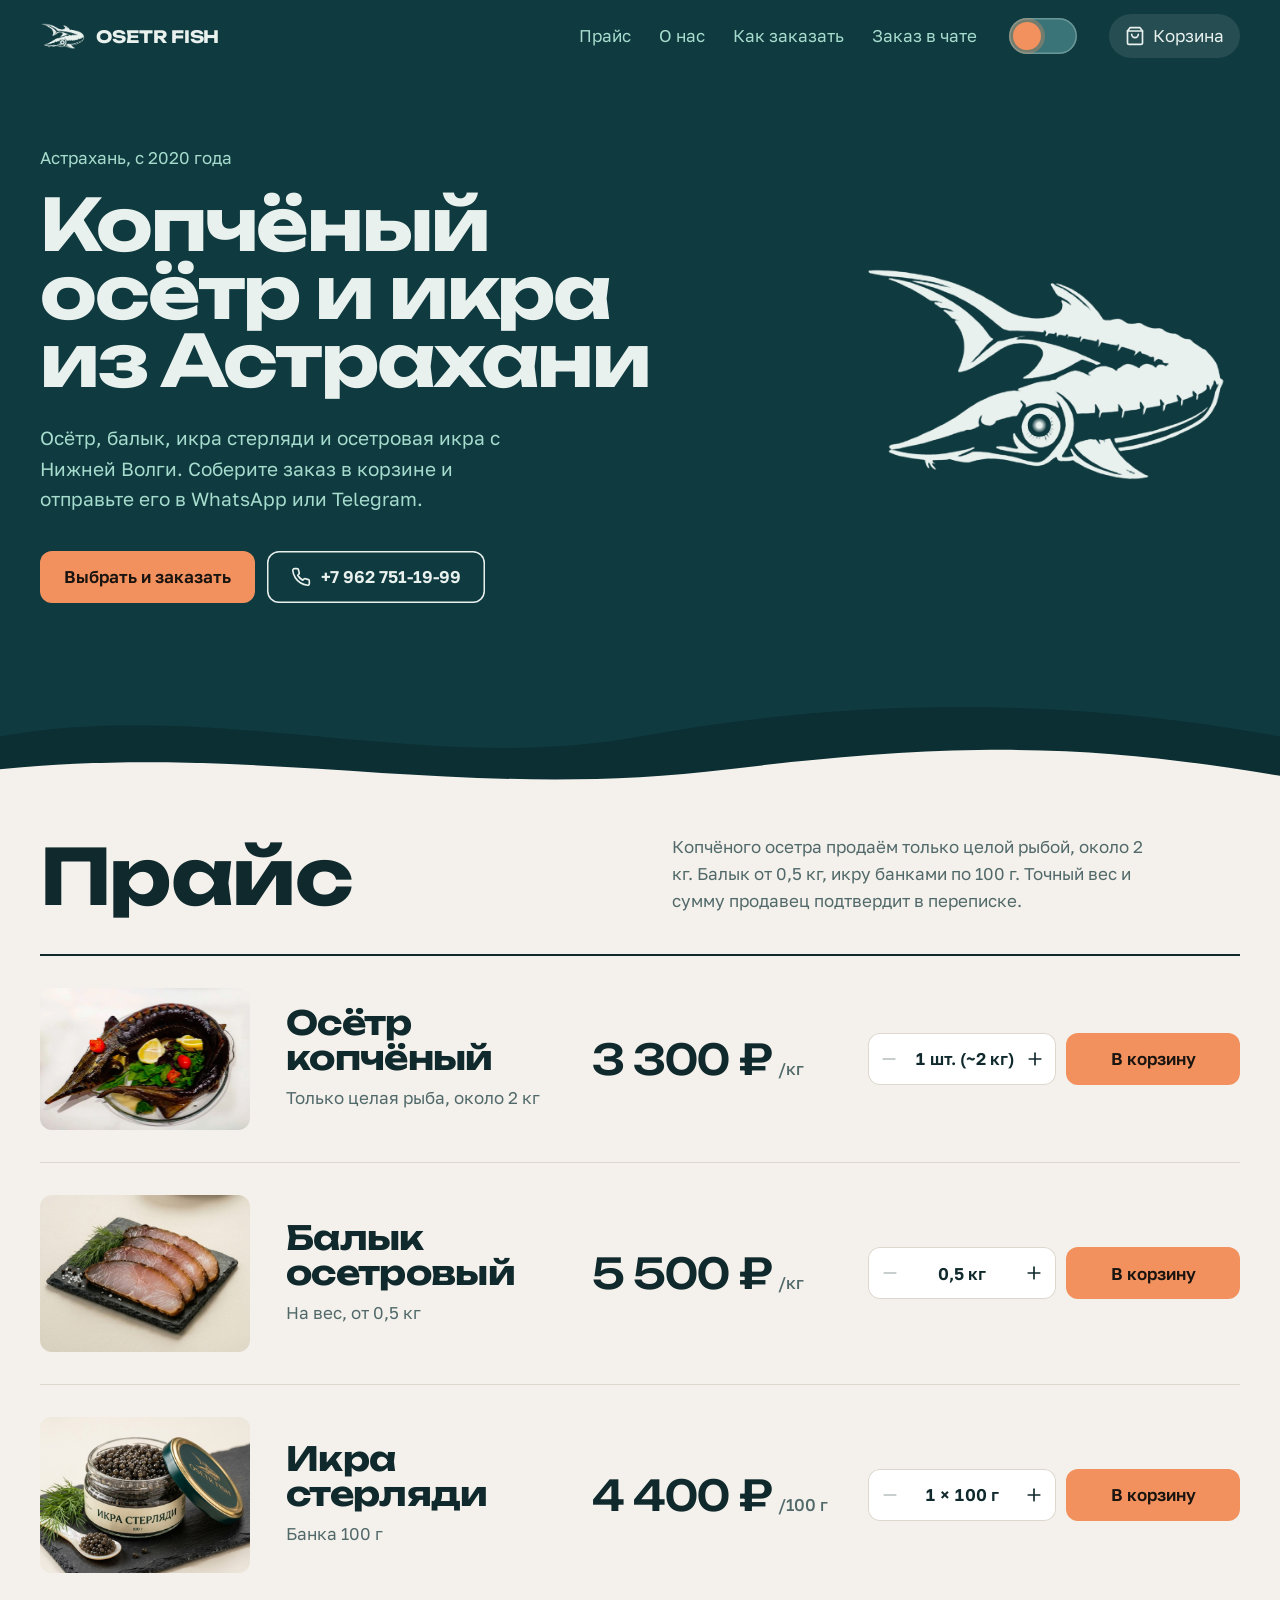
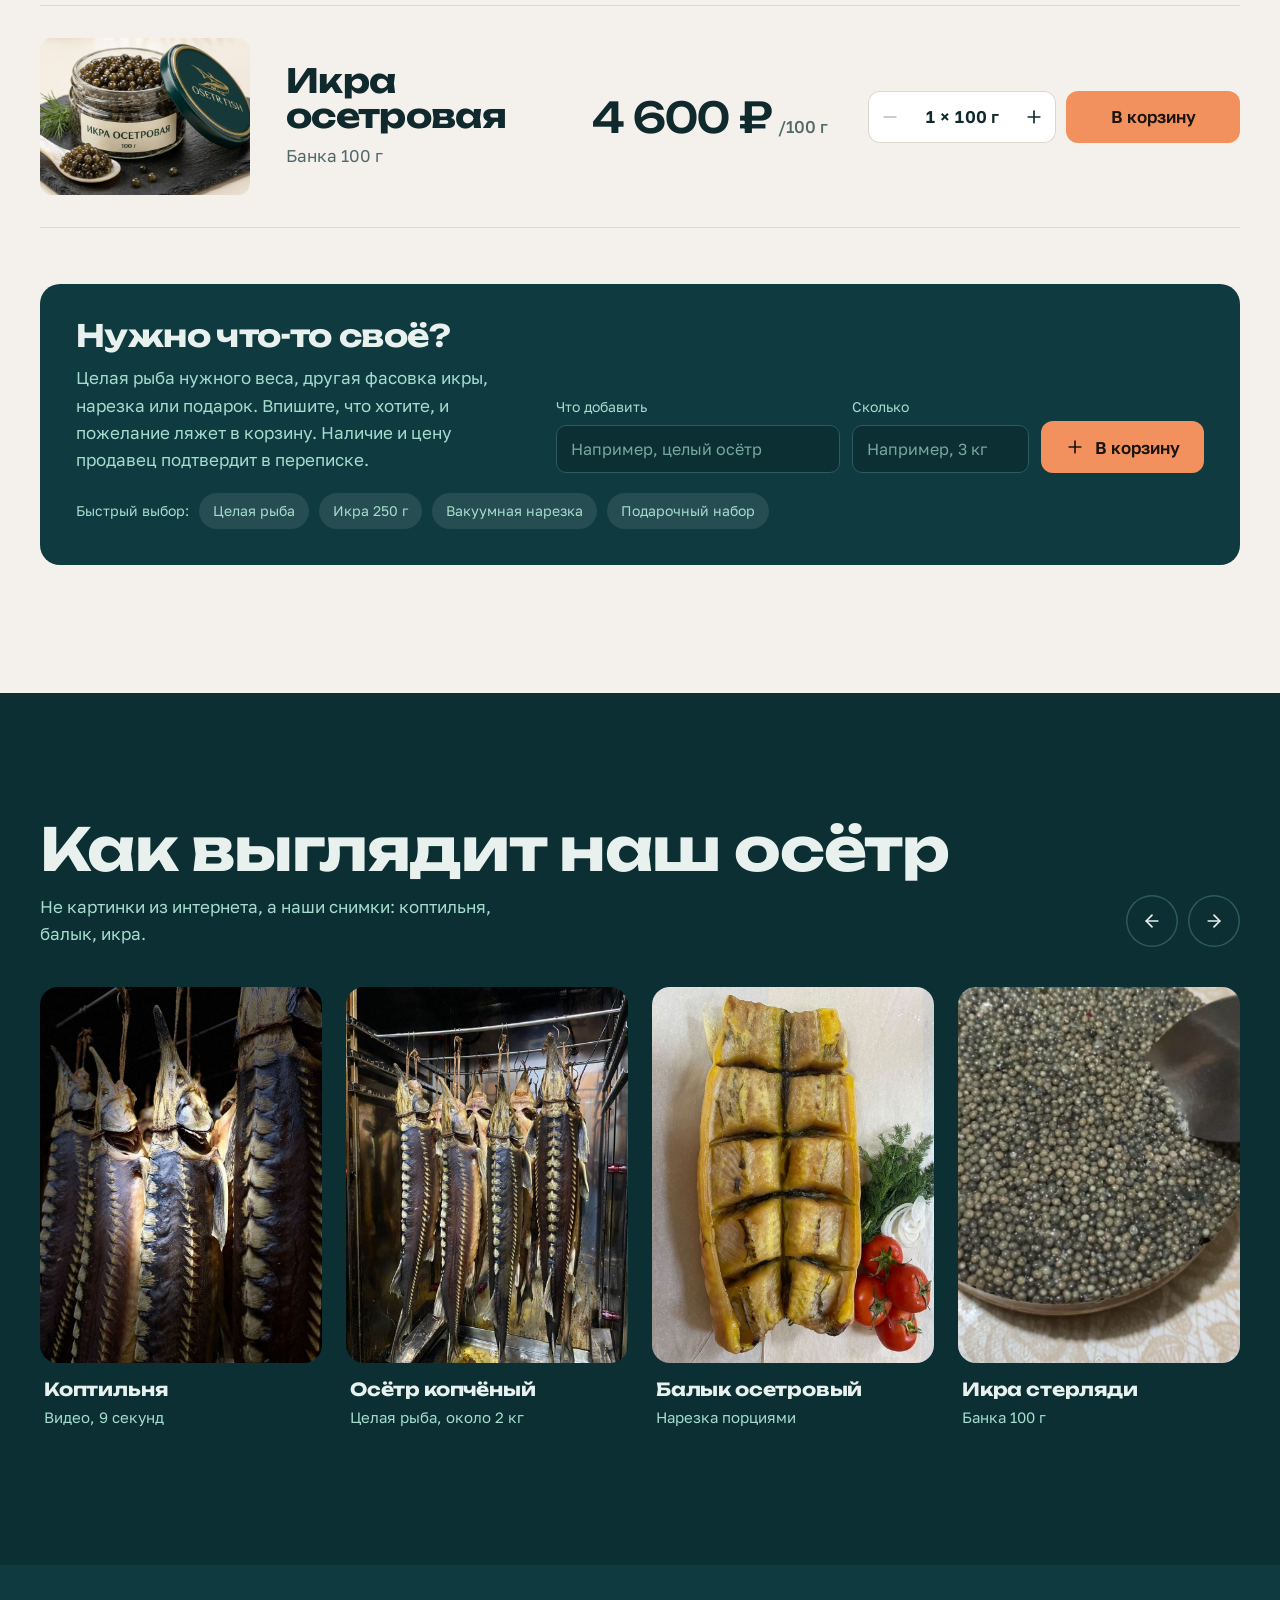
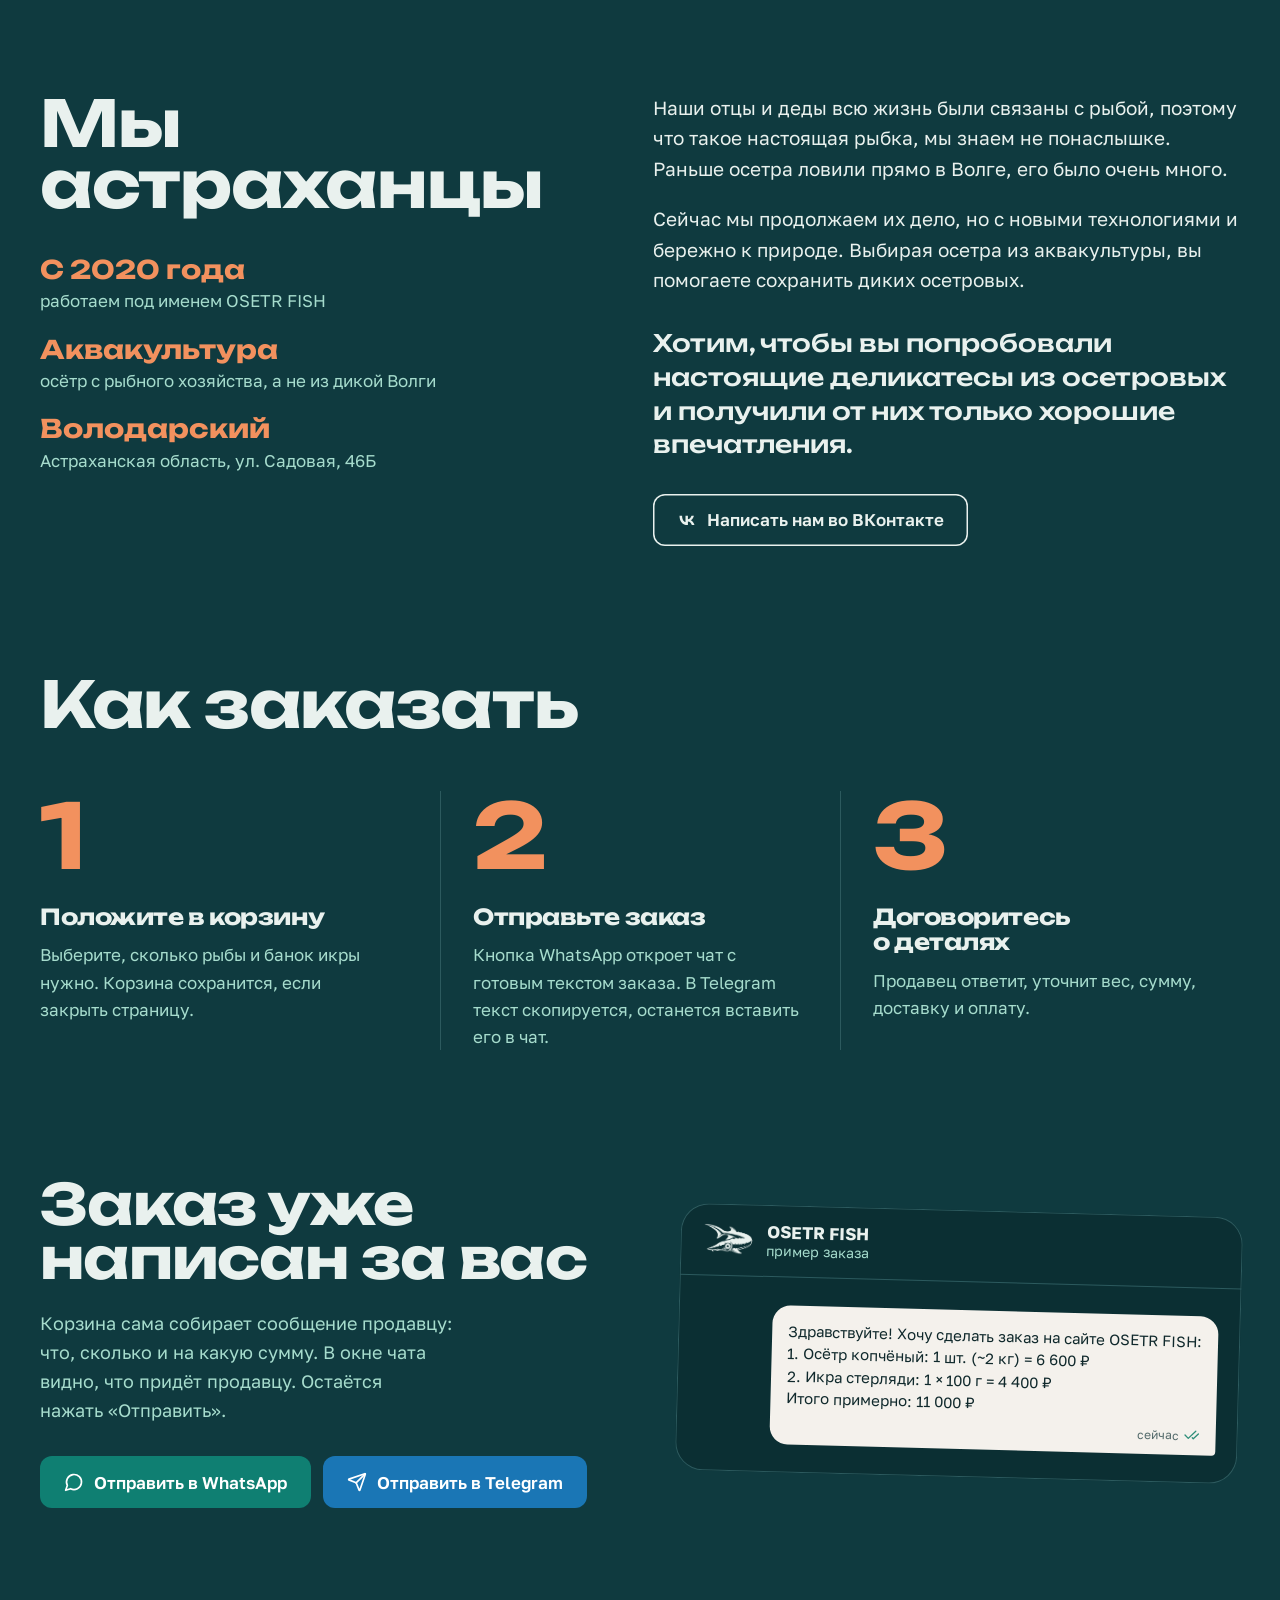
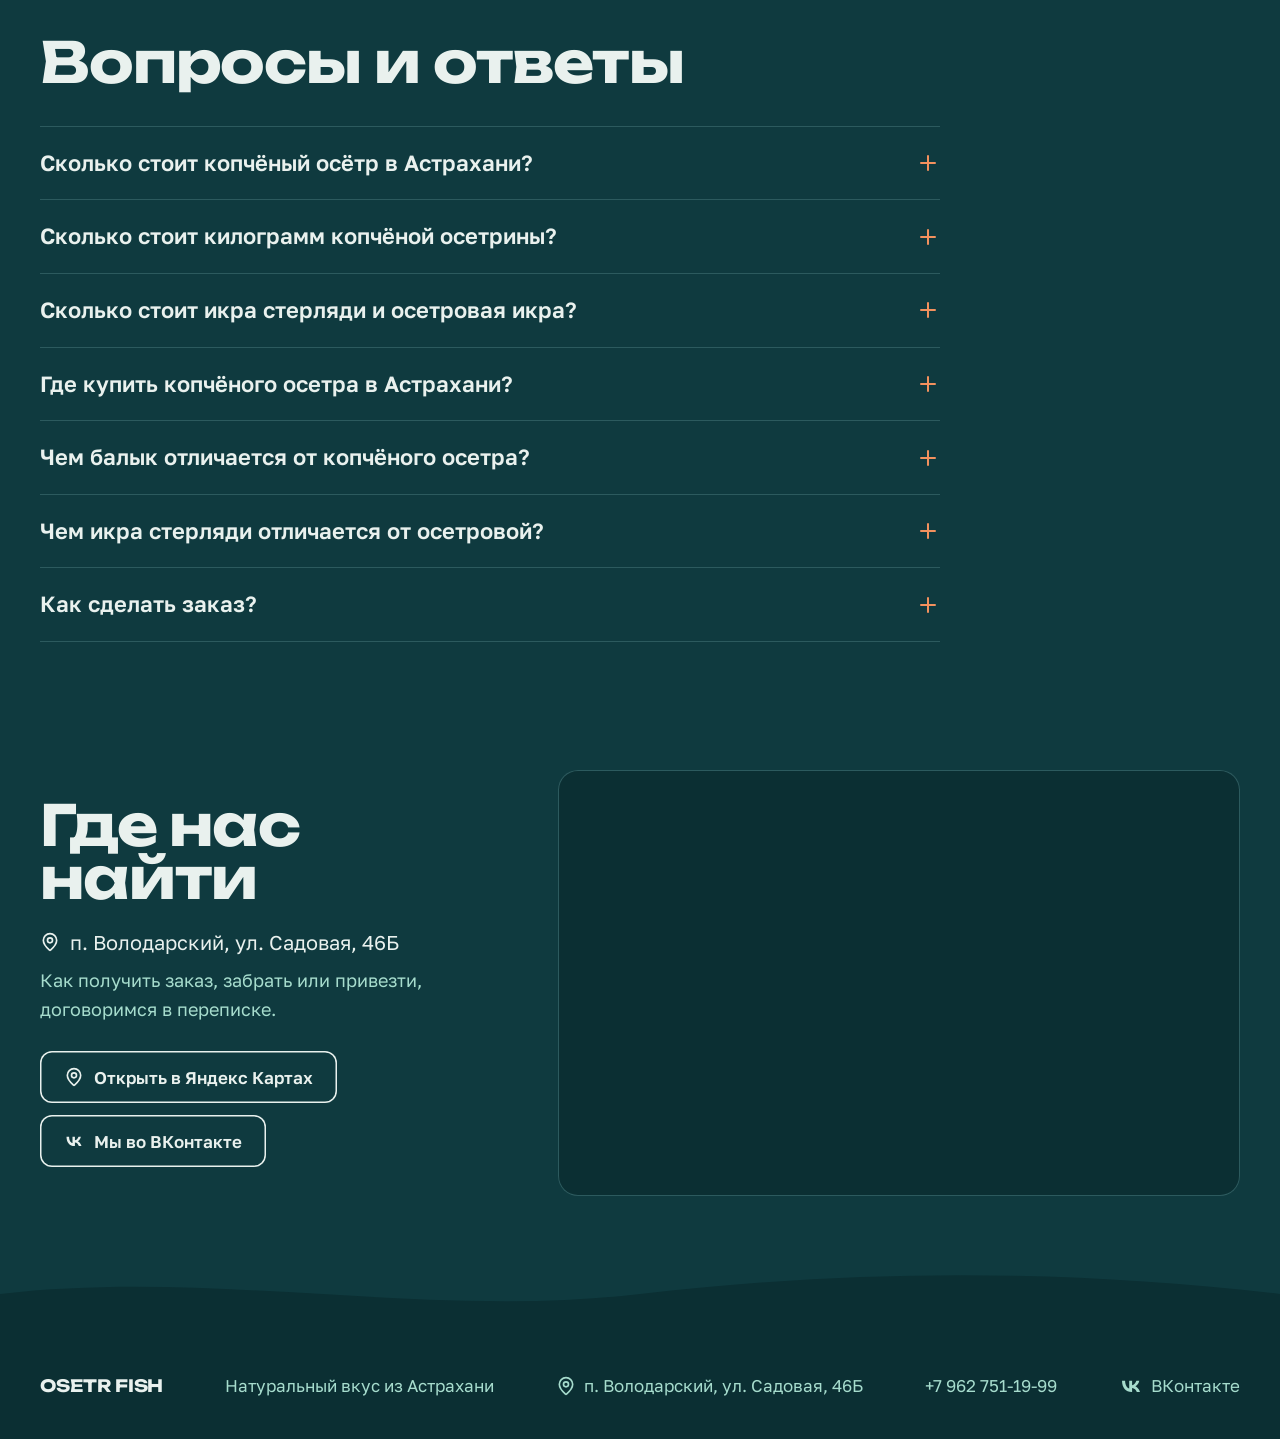
==== commit 27eb3751: "Телефон: круги по воде и пузырьки от прикосновения; дорожка переключателя темы Co-Authored-By: Claud" ====
--- a/index.html
+++ b/index.html
@@ -29,8 +29,8 @@
   <link rel="preconnect" href="https://fonts.googleapis.com">
   <link rel="preconnect" href="https://fonts.gstatic.com" crossorigin>
   <link href="https://fonts.googleapis.com/css2?family=Unbounded:wght@500;700&family=Golos+Text:wght@400;500;600&display=swap" rel="stylesheet">
-  <link rel="stylesheet" href="styles.css?v=46">
-  <script src="app.js?v=46" defer></script>
+  <link rel="stylesheet" href="styles.css?v=48">
+  <script src="app.js?v=48" defer></script>
   <script src="theme.js?v=2" defer></script>
   <script src="tweak-panel.js" defer></script>
 </head>
--- a/styles.css
+++ b/styles.css
@@ -16,6 +16,11 @@
   --color-surface: #ffffff;   /* поля ввода и счётчик на светлом */
   --color-bubble: #f4f1ec;    /* пузырь сообщения в окне чата */
   --color-hover-ink: rgba(16, 41, 44, .08);
+  --toggle-day: #3a7478;      /* дорожка переключателя темы днём */
+  --toggle-night: #061a1d;    /* дорожка ночью */
+  --toggle-glow: rgba(242, 145, 94, .3);
+  --toggle-moonglow: rgba(233, 241, 238, .18);
+  --toggle-ring: rgba(233, 241, 238, .28);
   --color-read: #2f8f7a;      /* галочки «прочитано» в окне чата */
   --color-wa: #0f7f72;        /* WhatsApp: узнаваемый зелёный, затемнён для читаемости */
   --color-wa-hover: #0c6a5f;
@@ -103,6 +108,12 @@
 .mark__fish { width: 46px; height: auto; transform-origin: 88% 60%; }
 .mark__fish.is-flick { animation: flick .8s ease-in-out; }
 .mark__bub { position: absolute; left: 36px; top: 4px; width: 7px; height: 7px; border-radius: 50%; box-shadow: inset 0 0 0 1.5px var(--color-text); opacity: 0; pointer-events: none; animation: mark-bub 1.1s ease-out forwards; }
+/* Прикосновение к воде на первом экране (телефон): круги по воде и пузырьки */
+.ripple, .touch-bub { position: absolute; border-radius: 50%; pointer-events: none; box-shadow: inset 0 0 0 1.5px var(--color-text); }
+.ripple { width: 14px; height: 14px; margin: -7px 0 0 -7px; opacity: .85; animation: ripple 1s ease-out forwards; }
+.touch-bub { opacity: 0; animation: touch-bub 1.8s ease-out forwards; background: rgba(233, 241, 238, .12); }
+@keyframes ripple { to { transform: scale(10); opacity: 0; } }
+@keyframes touch-bub { 0% { transform: translate(0, 0) scale(.5); opacity: 0; } 15% { opacity: .9; } 100% { transform: translate(var(--tx, 0px), -120px) scale(1.1); opacity: 0; } }
 @keyframes flick { 15% { transform: rotate(-9deg); } 35% { transform: rotate(7deg); } 55% { transform: rotate(-5deg); } 75% { transform: rotate(3deg); } }
 @keyframes mark-bub { 0% { transform: translate(0, 8px) scale(.4); opacity: 0; } 20% { opacity: .9; } 100% { transform: translate(var(--bx, 4px), -14px) scale(1); opacity: 0; } }
 .hero__inner { display: grid; grid-template-columns: minmax(0, 1.45fr) minmax(0, .75fr); column-gap: clamp(32px, 5vw, 80px); align-items: start; }
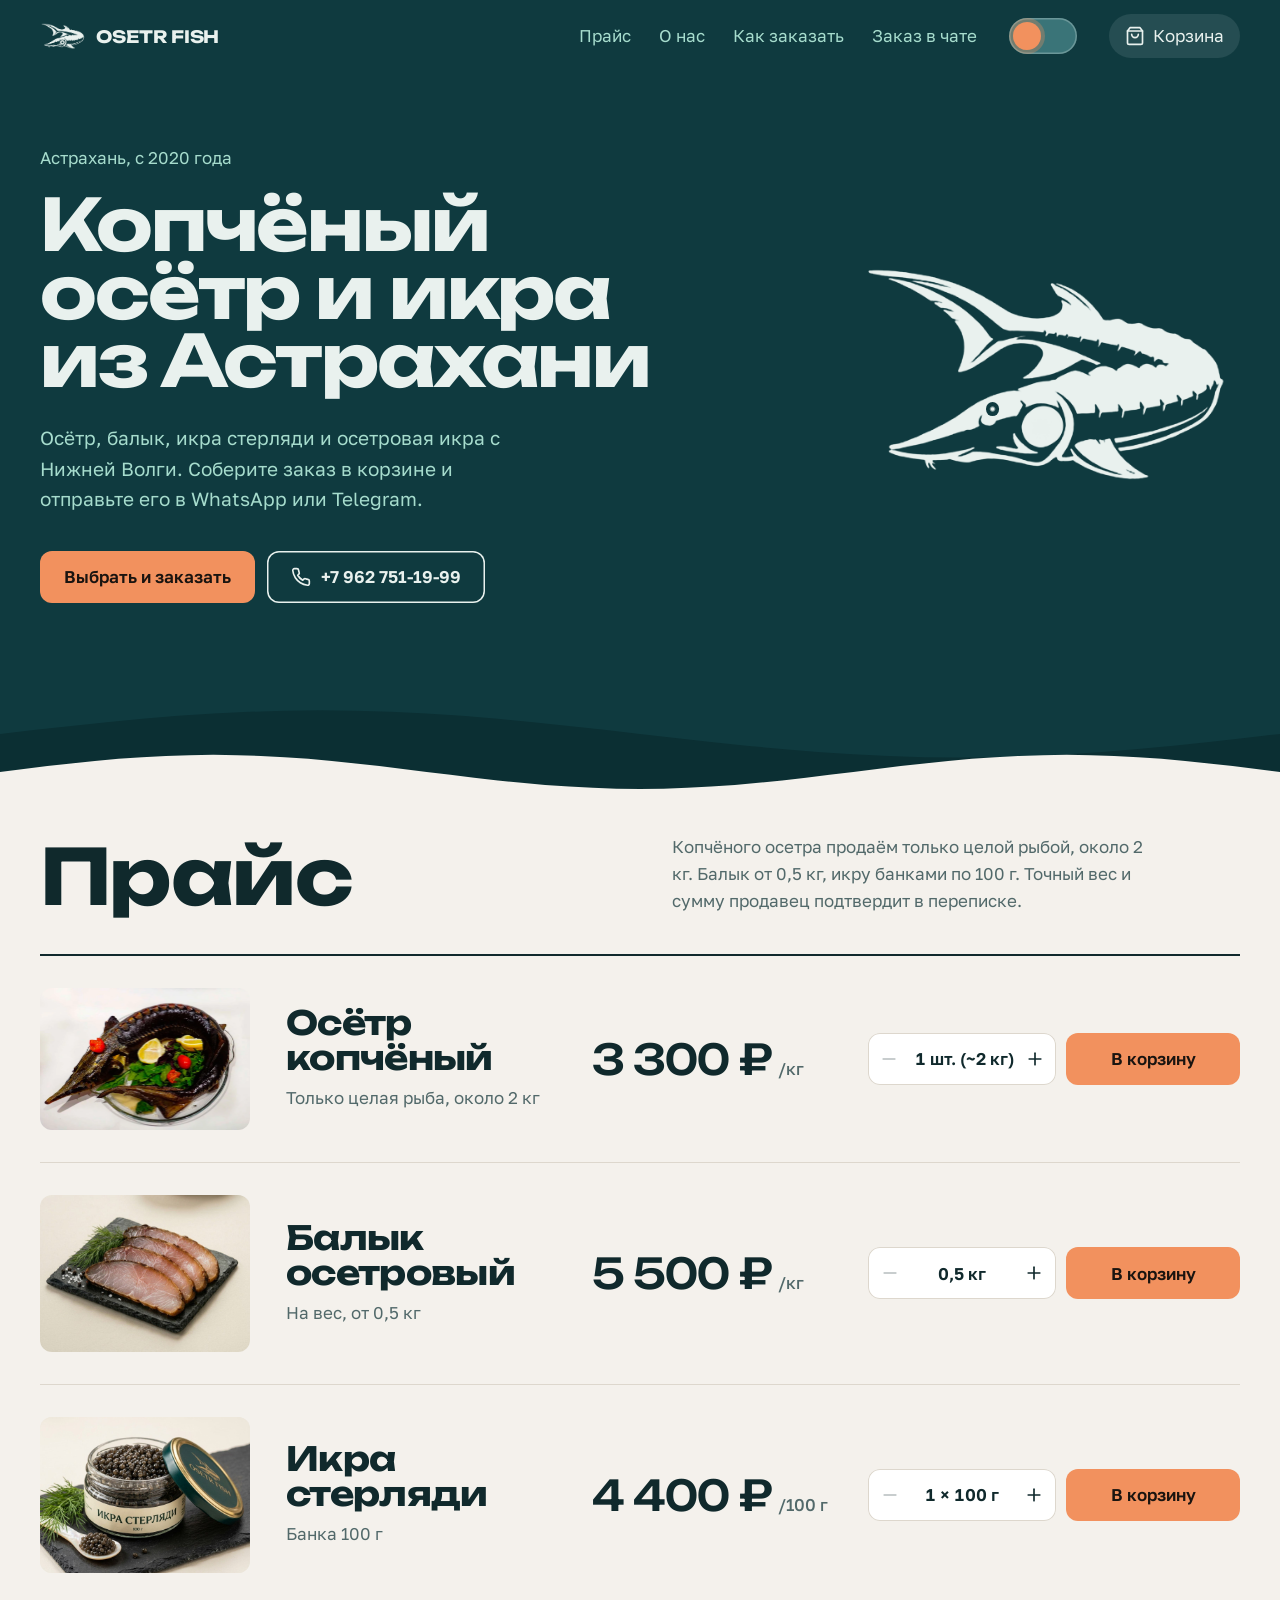
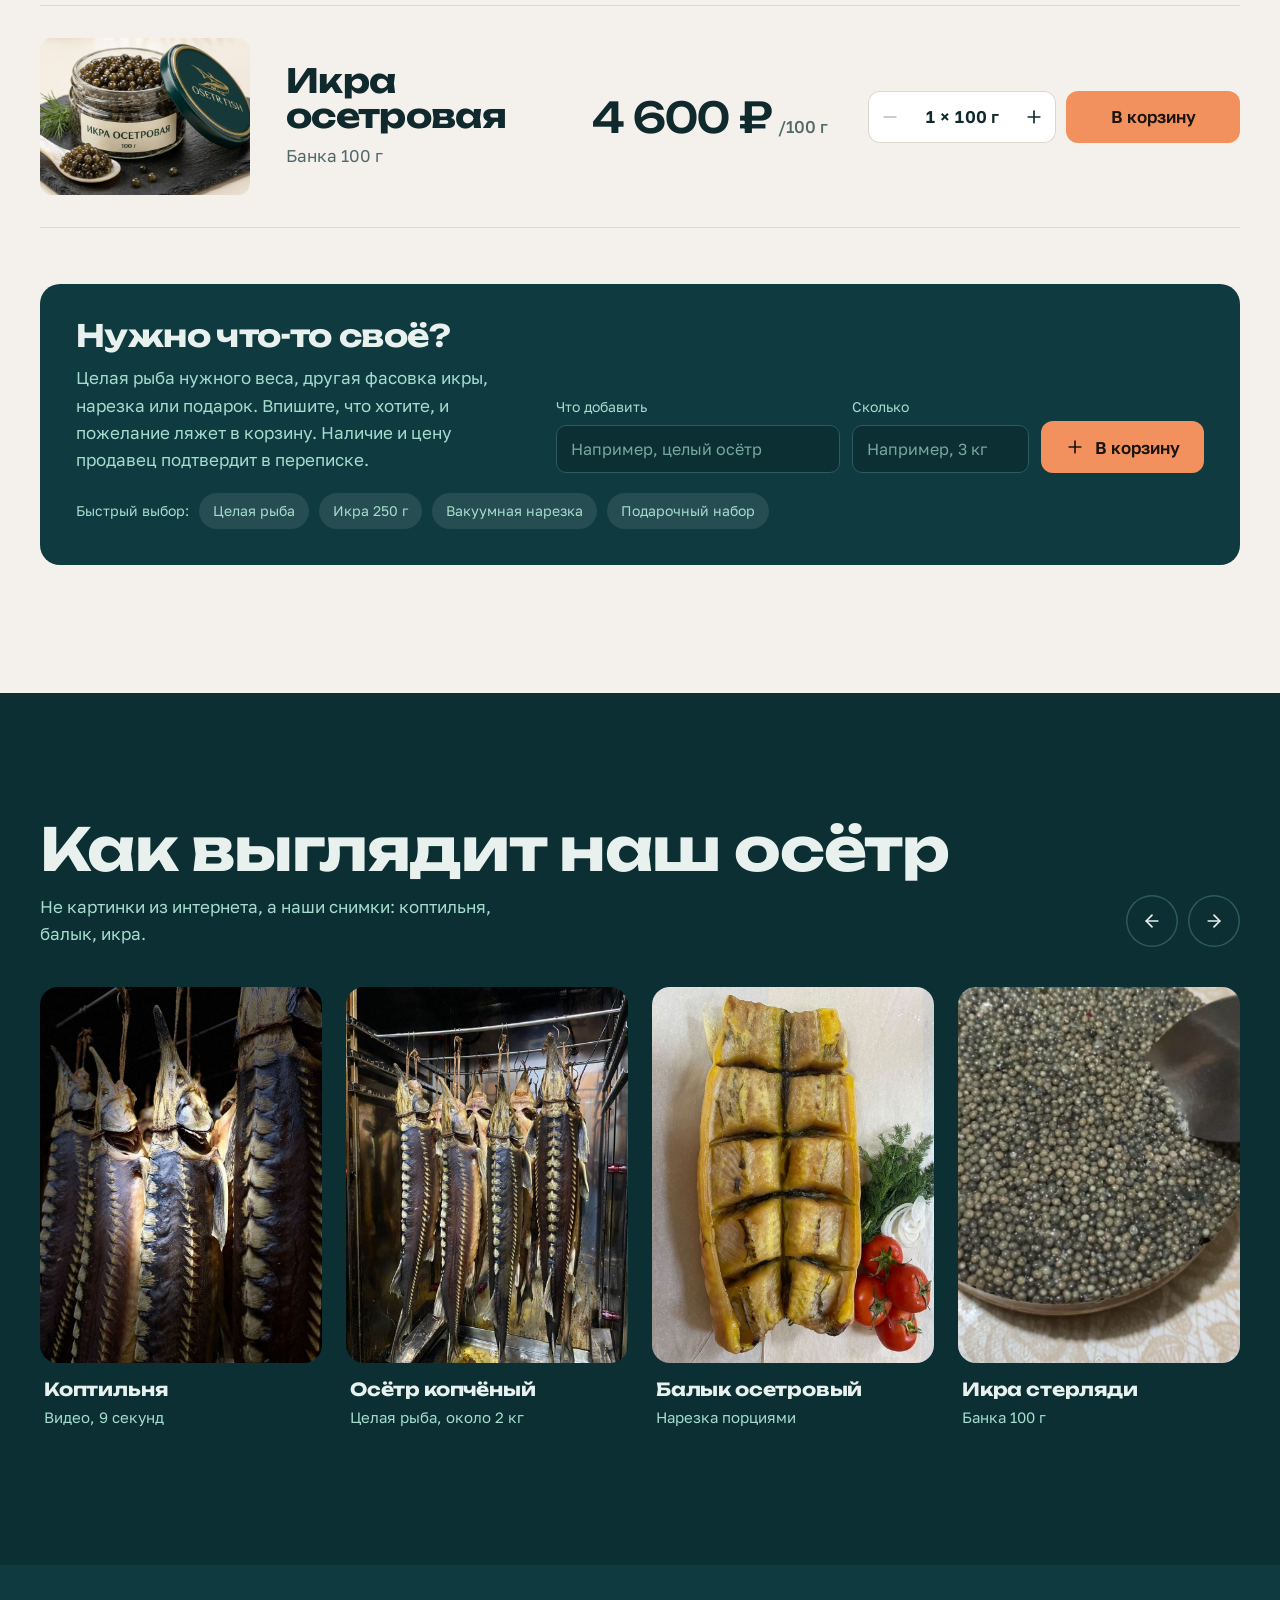
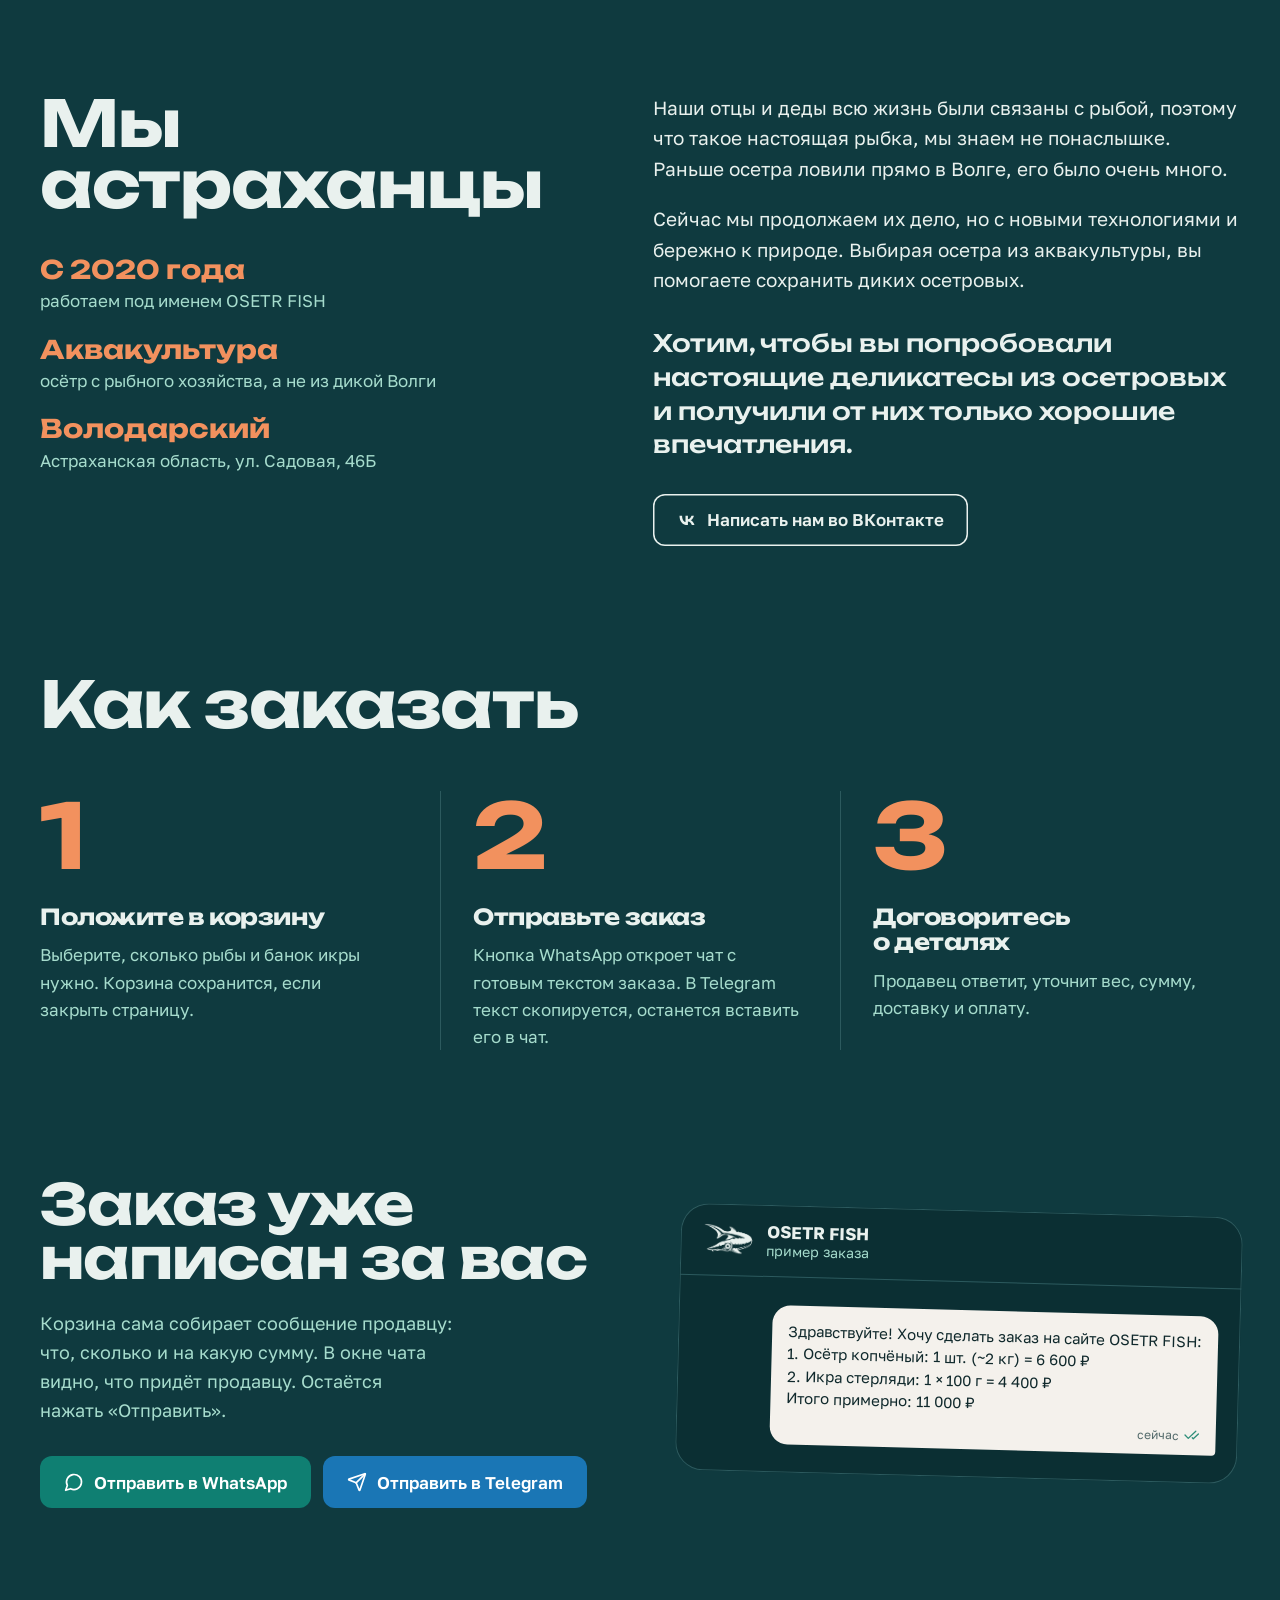
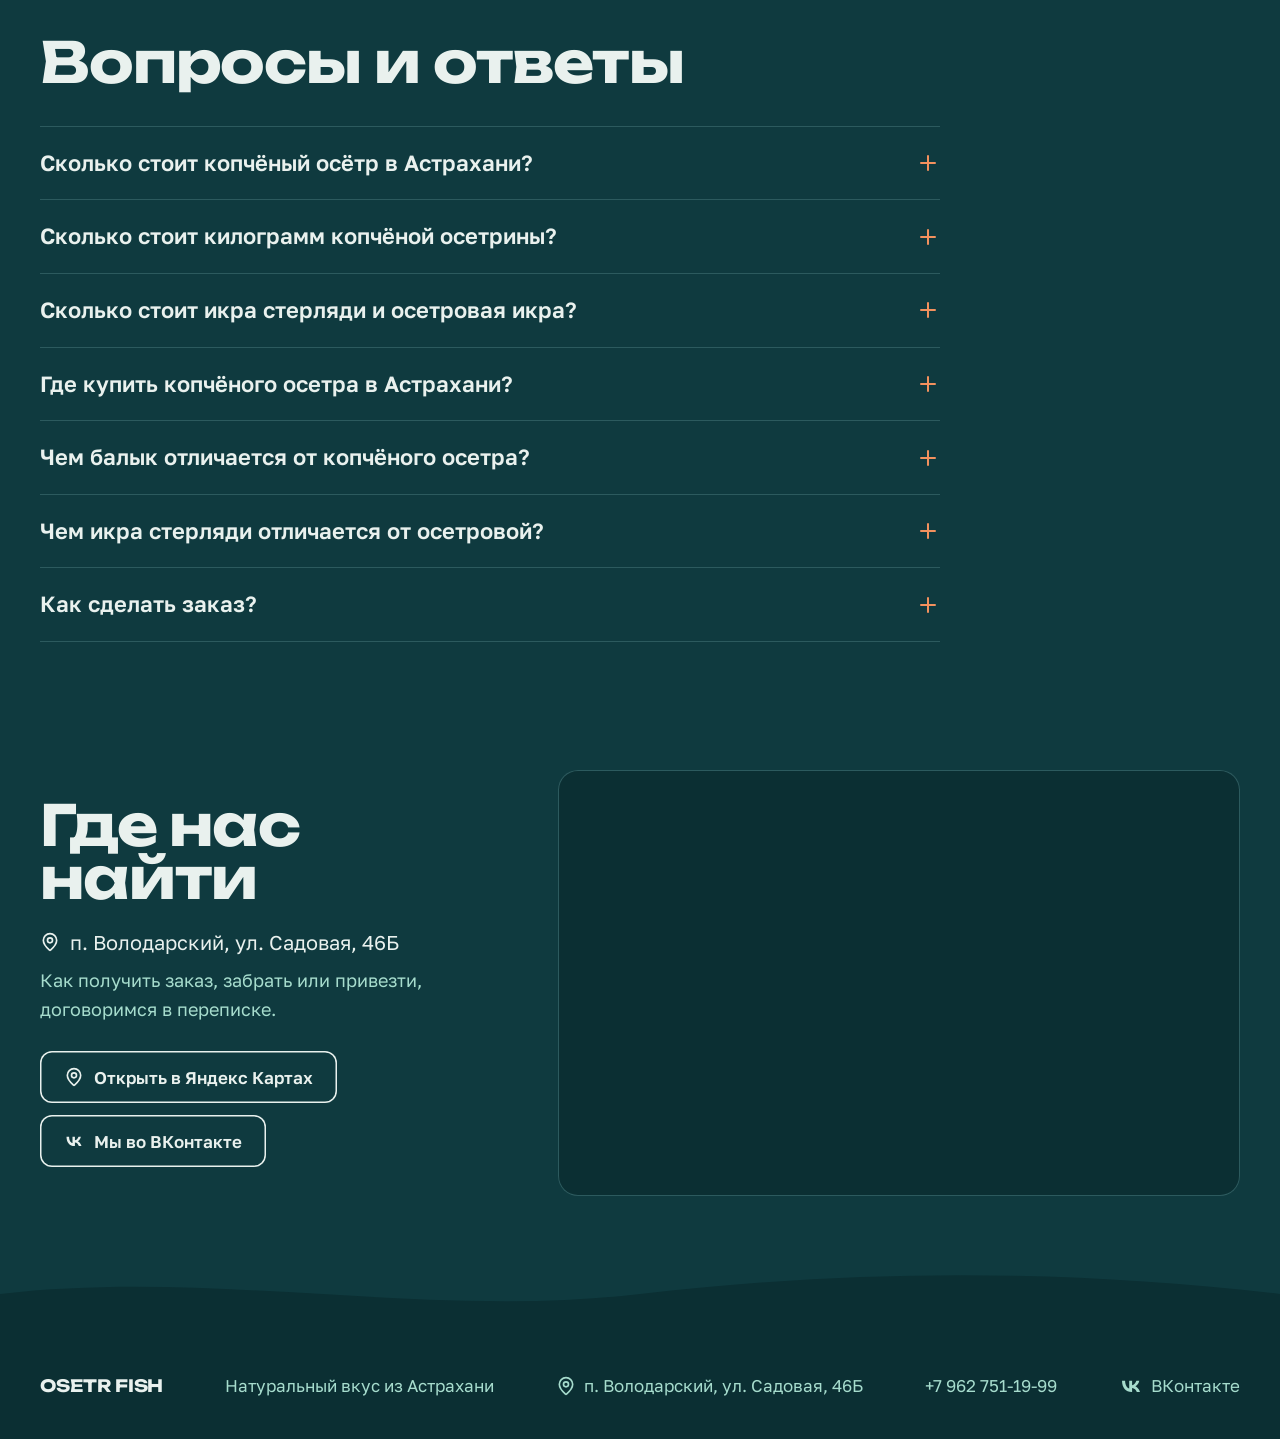
==== commit 9c596ee1: "Глаз осетра у носа; волна под первым экраном двигается при прокрутке Co-Authored-By: Claude Sonnet 5" ====
--- a/index.html
+++ b/index.html
@@ -29,8 +29,8 @@
   <link rel="preconnect" href="https://fonts.googleapis.com">
   <link rel="preconnect" href="https://fonts.gstatic.com" crossorigin>
   <link href="https://fonts.googleapis.com/css2?family=Unbounded:wght@500;700&family=Golos+Text:wght@400;500;600&display=swap" rel="stylesheet">
-  <link rel="stylesheet" href="styles.css?v=48">
-  <script src="app.js?v=48" defer></script>
+  <link rel="stylesheet" href="styles.css?v=53">
+  <script src="app.js?v=53" defer></script>
   <script src="theme.js?v=2" defer></script>
   <script src="tweak-panel.js" defer></script>
 </head>
@@ -72,7 +72,7 @@
       <div class="hero__inner">
         <div class="hero__fish" aria-hidden="true">
           <div class="hero__body">
-            <img src="images/logo.png" alt="" width="930" height="534" fetchpriority="high">
+            <img src="images/logo-hero.png" alt="" width="930" height="534" fetchpriority="high">
             <span class="eye"><span class="eye__pupil"></span></span>
           </div>
           <span class="bubble"></span><span class="bubble"></span><span class="bubble"></span>
--- a/styles.css
+++ b/styles.css
@@ -121,9 +121,9 @@
 .hero__fish { grid-column: 2; grid-row: 1 / span 5; align-self: center; justify-self: end; position: relative; width: 100%; max-width: 440px; animation: fish-in 1.8s cubic-bezier(.16, .84, .3, 1) both; }
 .hero__body { position: relative; animation: swim 7s ease-in-out 1.8s infinite; }
 .hero__fish img { width: 100%; height: auto; }
-/* Глаз осетра: поверх рисованного зрачка стоит свой, он смотрит за курсором */
-.eye { position: absolute; left: 48.2%; top: 73.4%; width: 5.8%; aspect-ratio: 1; transform: translate(-50%, -50%); border-radius: 50%; background: var(--color-bg); pointer-events: none; }
-.eye__pupil { position: absolute; inset: 16%; border-radius: 50%; background: radial-gradient(circle, var(--color-text) 0 24%, transparent 72%); transform: translate(var(--ex, 0px), var(--ey, 0px)); transition: transform .14s ease-out; }
+/* Глаз осетра у носа: рисованный глаз с логотипа убран (logo-hero.png), свой смотрит за курсором */
+.eye { position: absolute; left: 36.1%; top: 66.1%; width: 3.6%; aspect-ratio: 1; transform: translate(-50%, -50%); border-radius: 50%; background: var(--color-bg); pointer-events: none; }
+.eye__pupil { position: absolute; inset: 26%; border-radius: 50%; background: radial-gradient(circle, var(--color-text) 0 24%, transparent 72%); transform: translate(var(--ex, 0px), var(--ey, 0px)); transition: transform .14s ease-out; }
 /* Пузырьки поднимаются от носа осетра */
 .bubble { position: absolute; left: 6%; top: 72%; width: 12px; height: 12px; border-radius: 50%; box-shadow: inset 0 0 0 1.5px var(--color-text); opacity: 0; animation: bubble 3.6s ease-out infinite; }
 .bubble:nth-of-type(2) { left: 10%; width: 8px; height: 8px; animation-delay: 1.2s; }
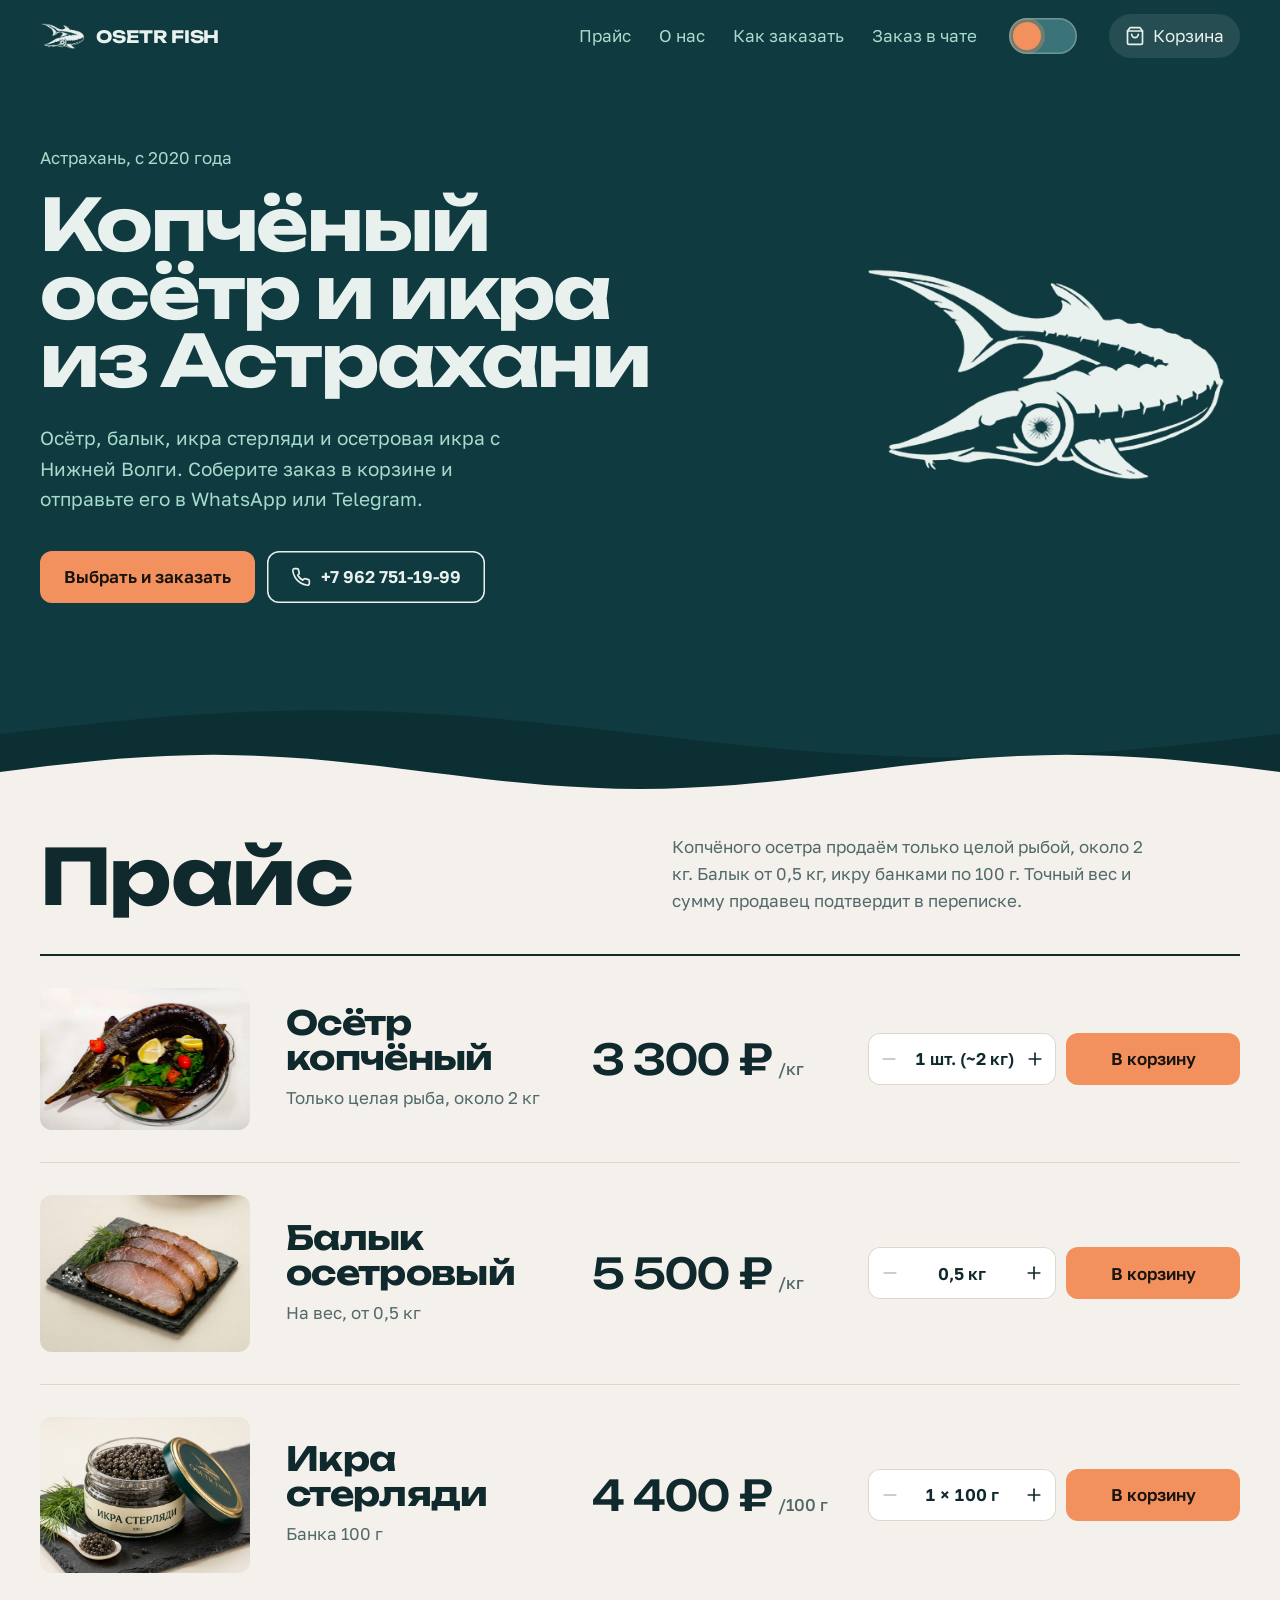
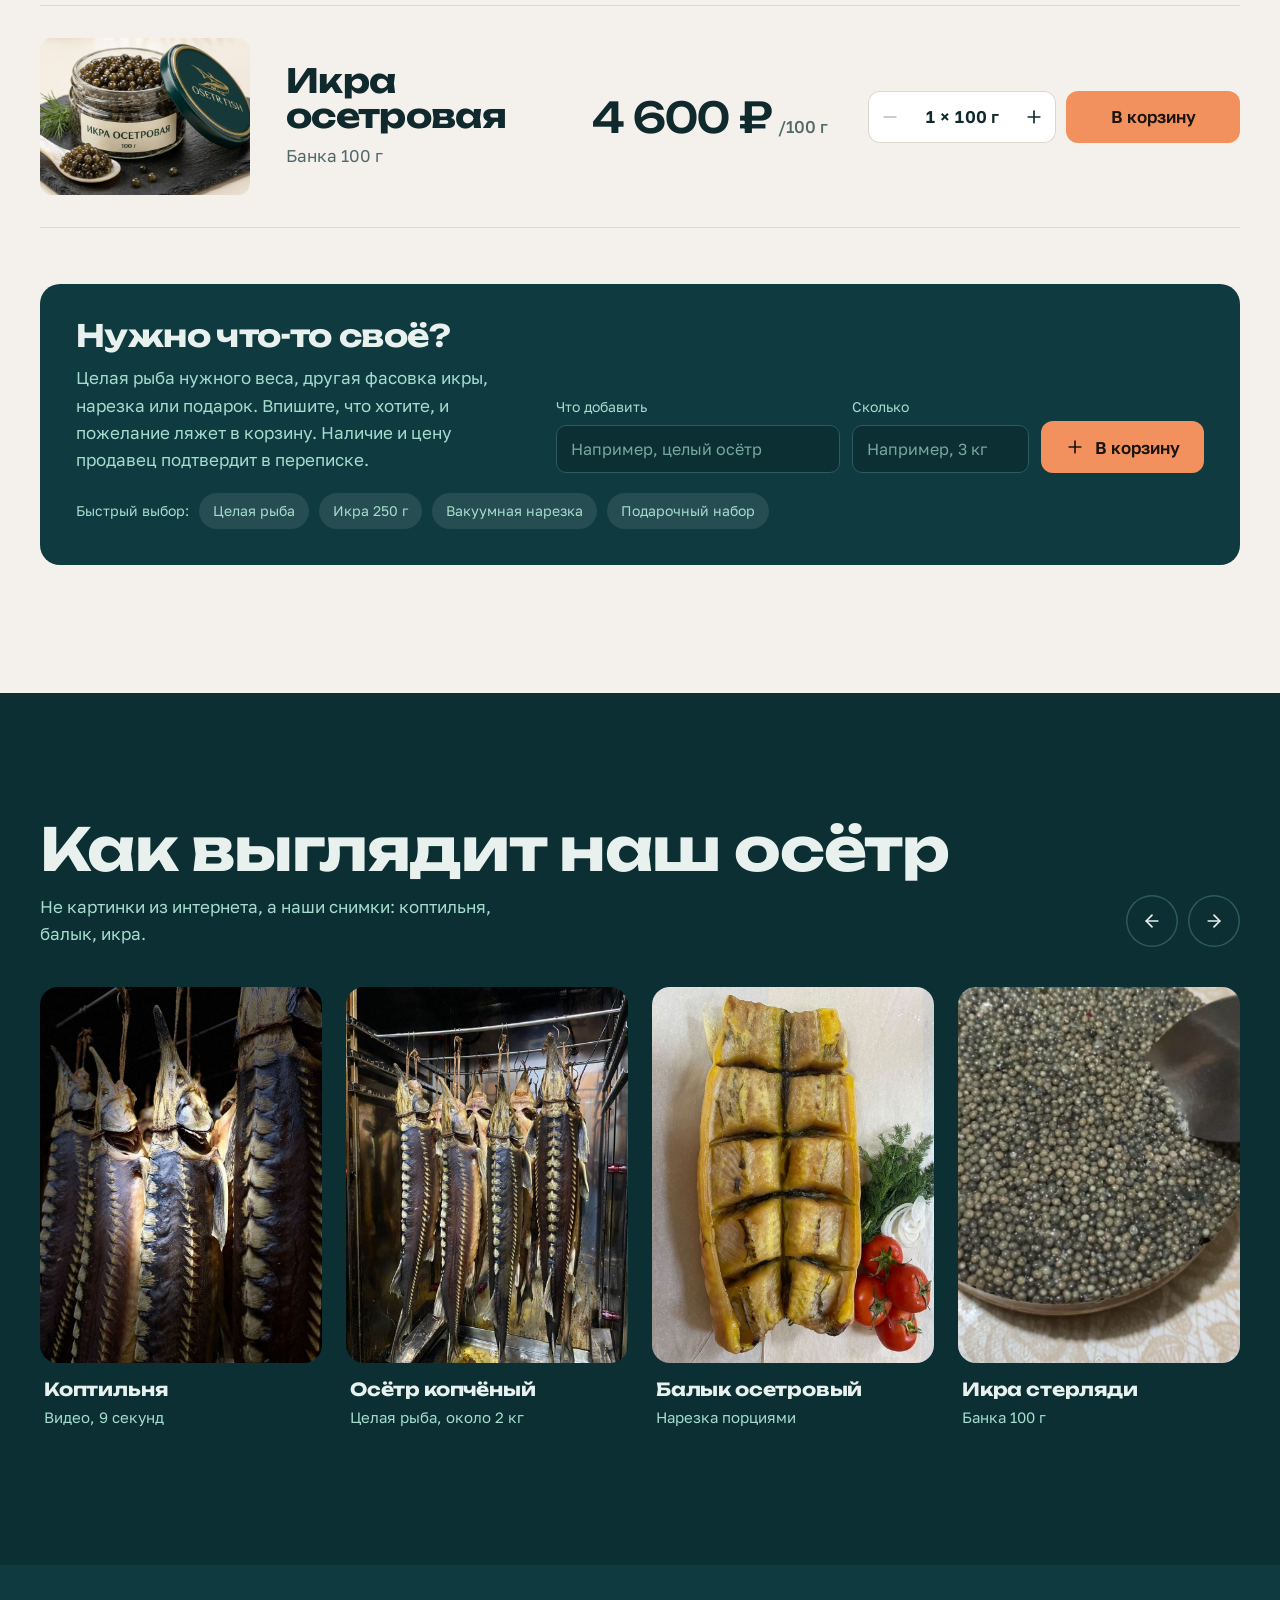
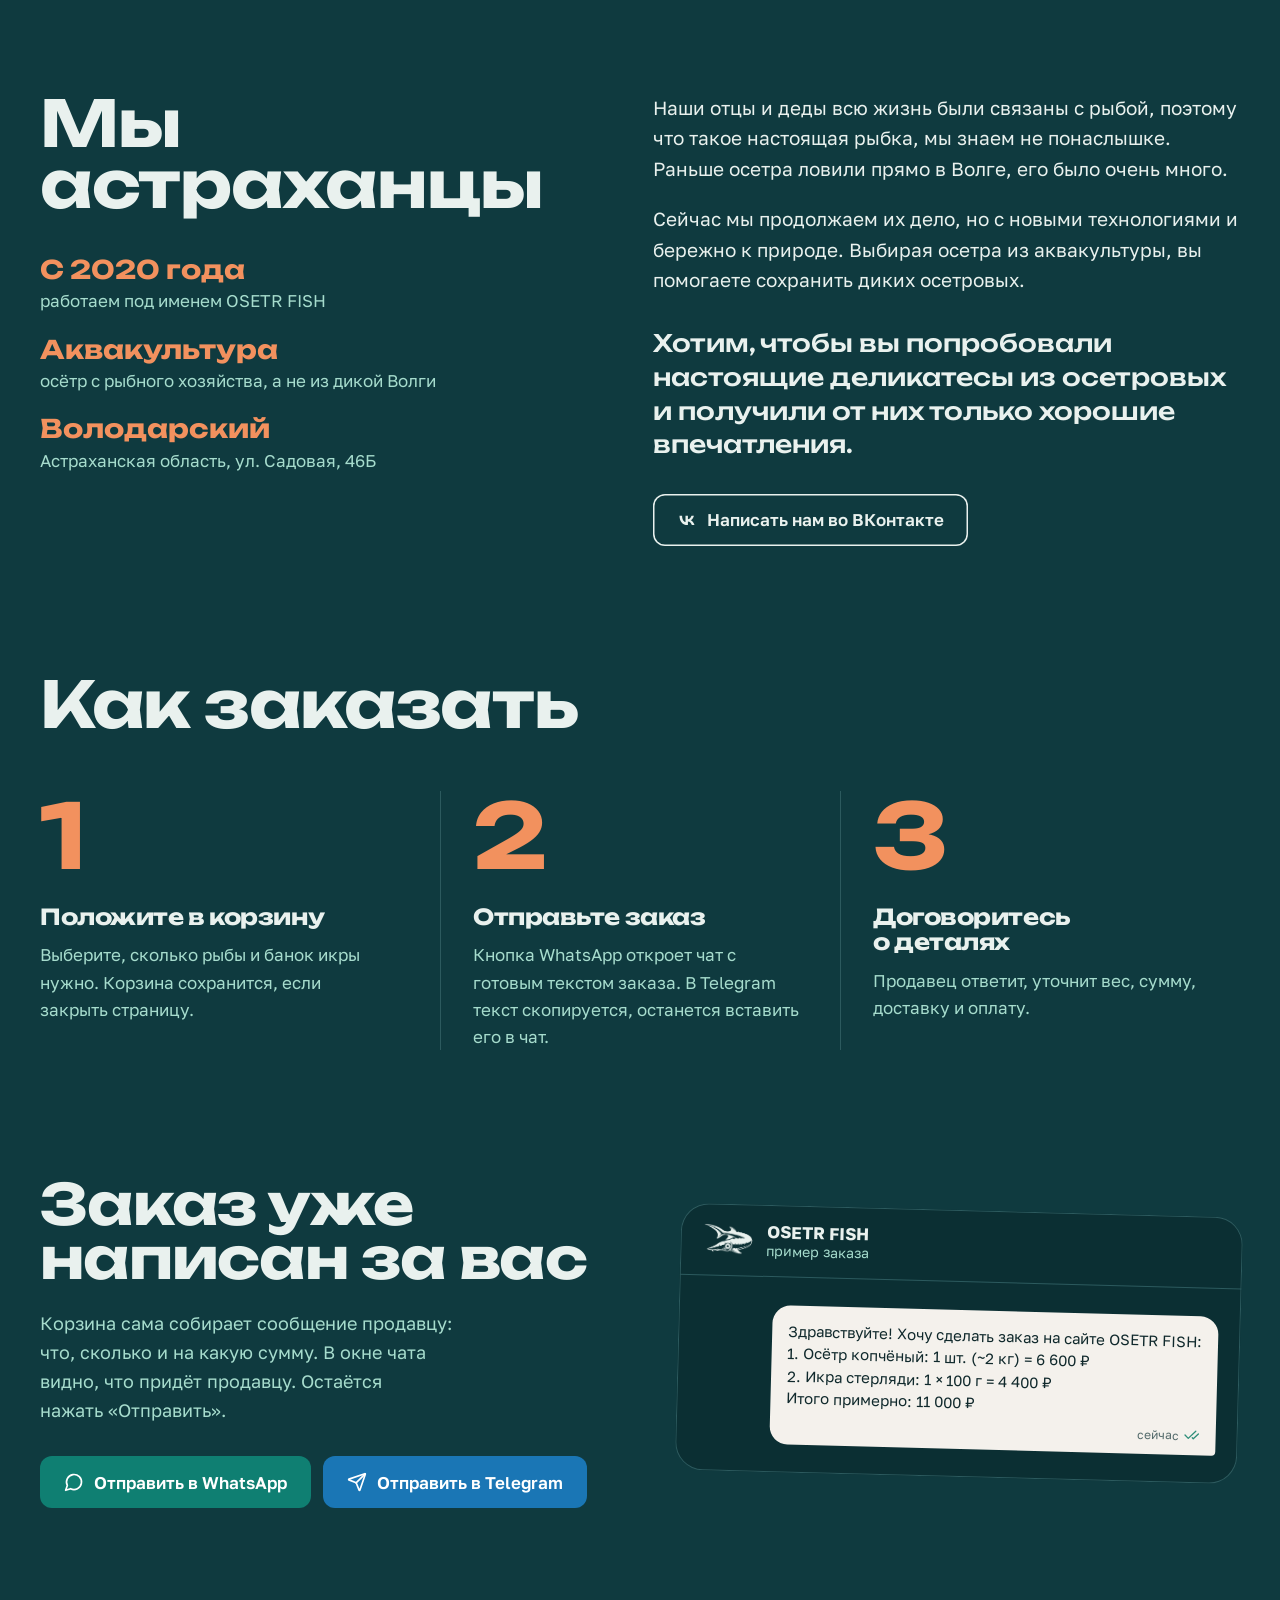
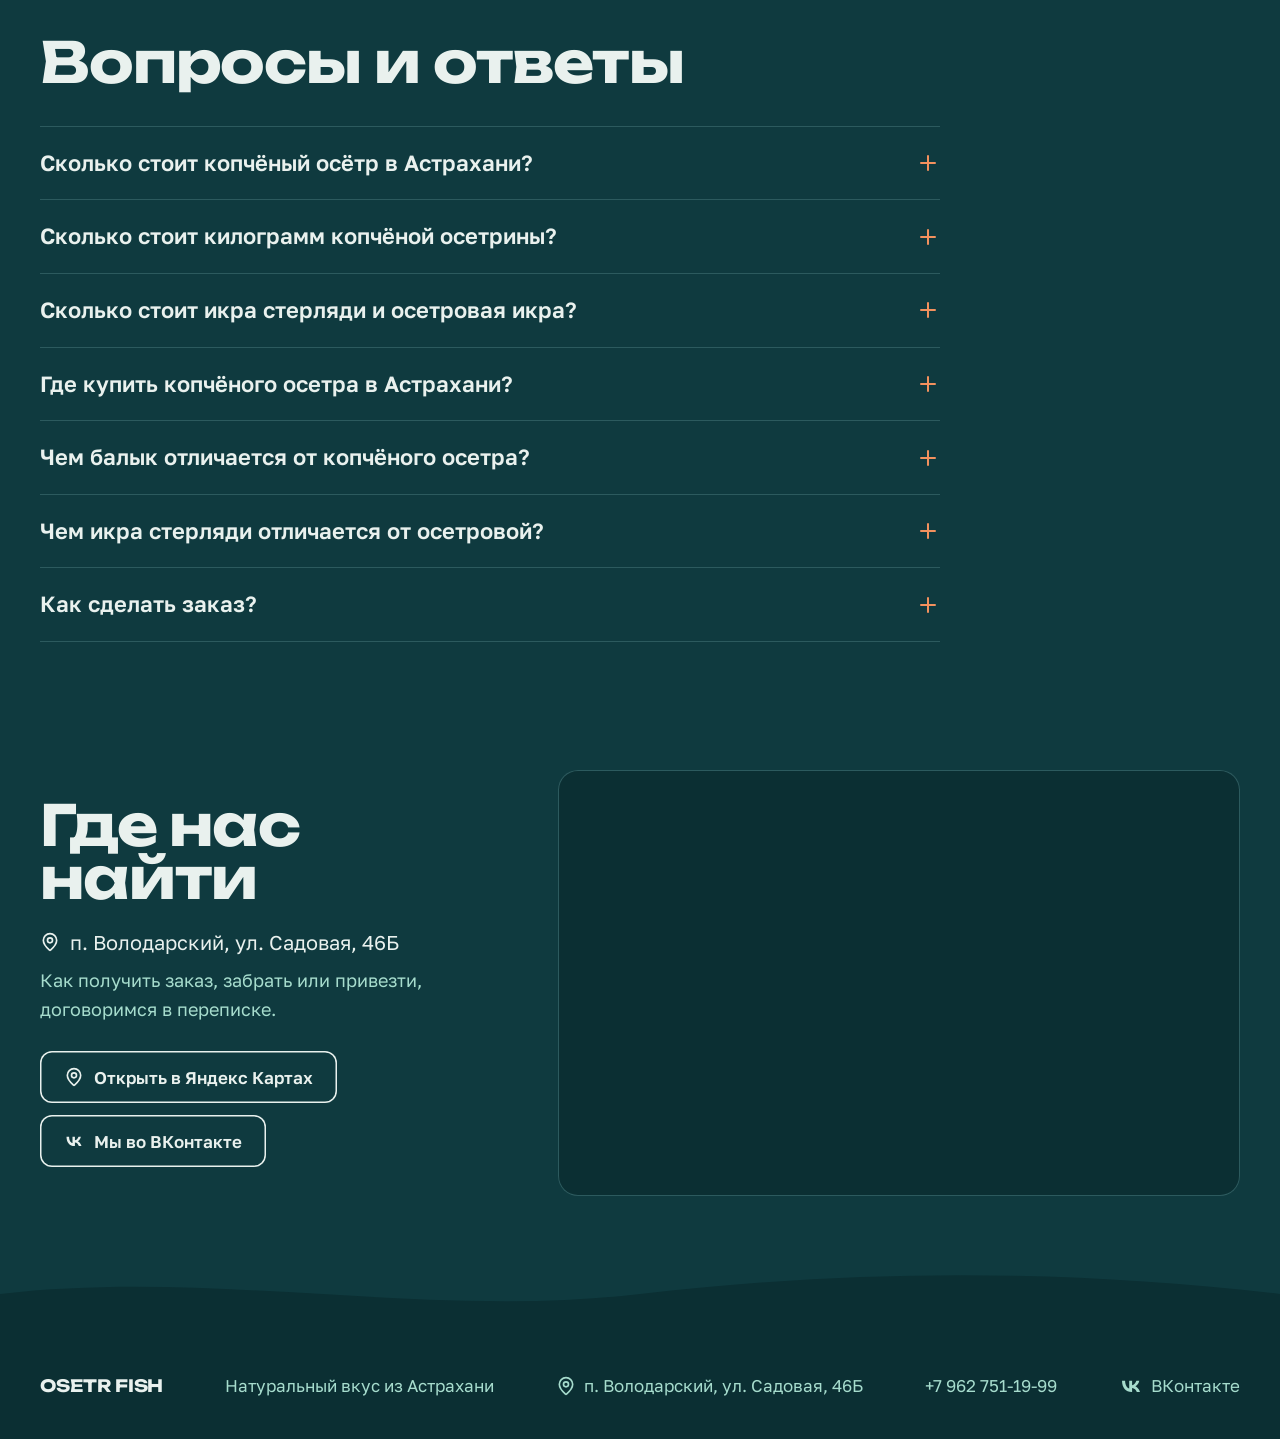
==== commit 12bde196: "Убрал подвижный глаз у рыбы на первом экране: вернул рисунок логотипа Co-Authored-By: Claude Sonnet " ====
--- a/index.html
+++ b/index.html
@@ -29,8 +29,8 @@
   <link rel="preconnect" href="https://fonts.googleapis.com">
   <link rel="preconnect" href="https://fonts.gstatic.com" crossorigin>
   <link href="https://fonts.googleapis.com/css2?family=Unbounded:wght@500;700&family=Golos+Text:wght@400;500;600&display=swap" rel="stylesheet">
-  <link rel="stylesheet" href="styles.css?v=53">
-  <script src="app.js?v=53" defer></script>
+  <link rel="stylesheet" href="styles.css?v=54">
+  <script src="app.js?v=54" defer></script>
   <script src="theme.js?v=2" defer></script>
   <script src="tweak-panel.js" defer></script>
 </head>
@@ -72,8 +72,7 @@
       <div class="hero__inner">
         <div class="hero__fish" aria-hidden="true">
           <div class="hero__body">
-            <img src="images/logo-hero.png" alt="" width="930" height="534" fetchpriority="high">
-            <span class="eye"><span class="eye__pupil"></span></span>
+            <img src="images/logo.png" alt="" width="930" height="534" fetchpriority="high">
           </div>
           <span class="bubble"></span><span class="bubble"></span><span class="bubble"></span>
         </div>
--- a/styles.css
+++ b/styles.css
@@ -121,9 +121,6 @@
 .hero__fish { grid-column: 2; grid-row: 1 / span 5; align-self: center; justify-self: end; position: relative; width: 100%; max-width: 440px; animation: fish-in 1.8s cubic-bezier(.16, .84, .3, 1) both; }
 .hero__body { position: relative; animation: swim 7s ease-in-out 1.8s infinite; }
 .hero__fish img { width: 100%; height: auto; }
-/* Глаз осетра у носа: рисованный глаз с логотипа убран (logo-hero.png), свой смотрит за курсором */
-.eye { position: absolute; left: 36.1%; top: 66.1%; width: 3.6%; aspect-ratio: 1; transform: translate(-50%, -50%); border-radius: 50%; background: var(--color-bg); pointer-events: none; }
-.eye__pupil { position: absolute; inset: 26%; border-radius: 50%; background: radial-gradient(circle, var(--color-text) 0 24%, transparent 72%); transform: translate(var(--ex, 0px), var(--ey, 0px)); transition: transform .14s ease-out; }
 /* Пузырьки поднимаются от носа осетра */
 .bubble { position: absolute; left: 6%; top: 72%; width: 12px; height: 12px; border-radius: 50%; box-shadow: inset 0 0 0 1.5px var(--color-text); opacity: 0; animation: bubble 3.6s ease-out infinite; }
 .bubble:nth-of-type(2) { left: 10%; width: 8px; height: 8px; animation-delay: 1.2s; }
